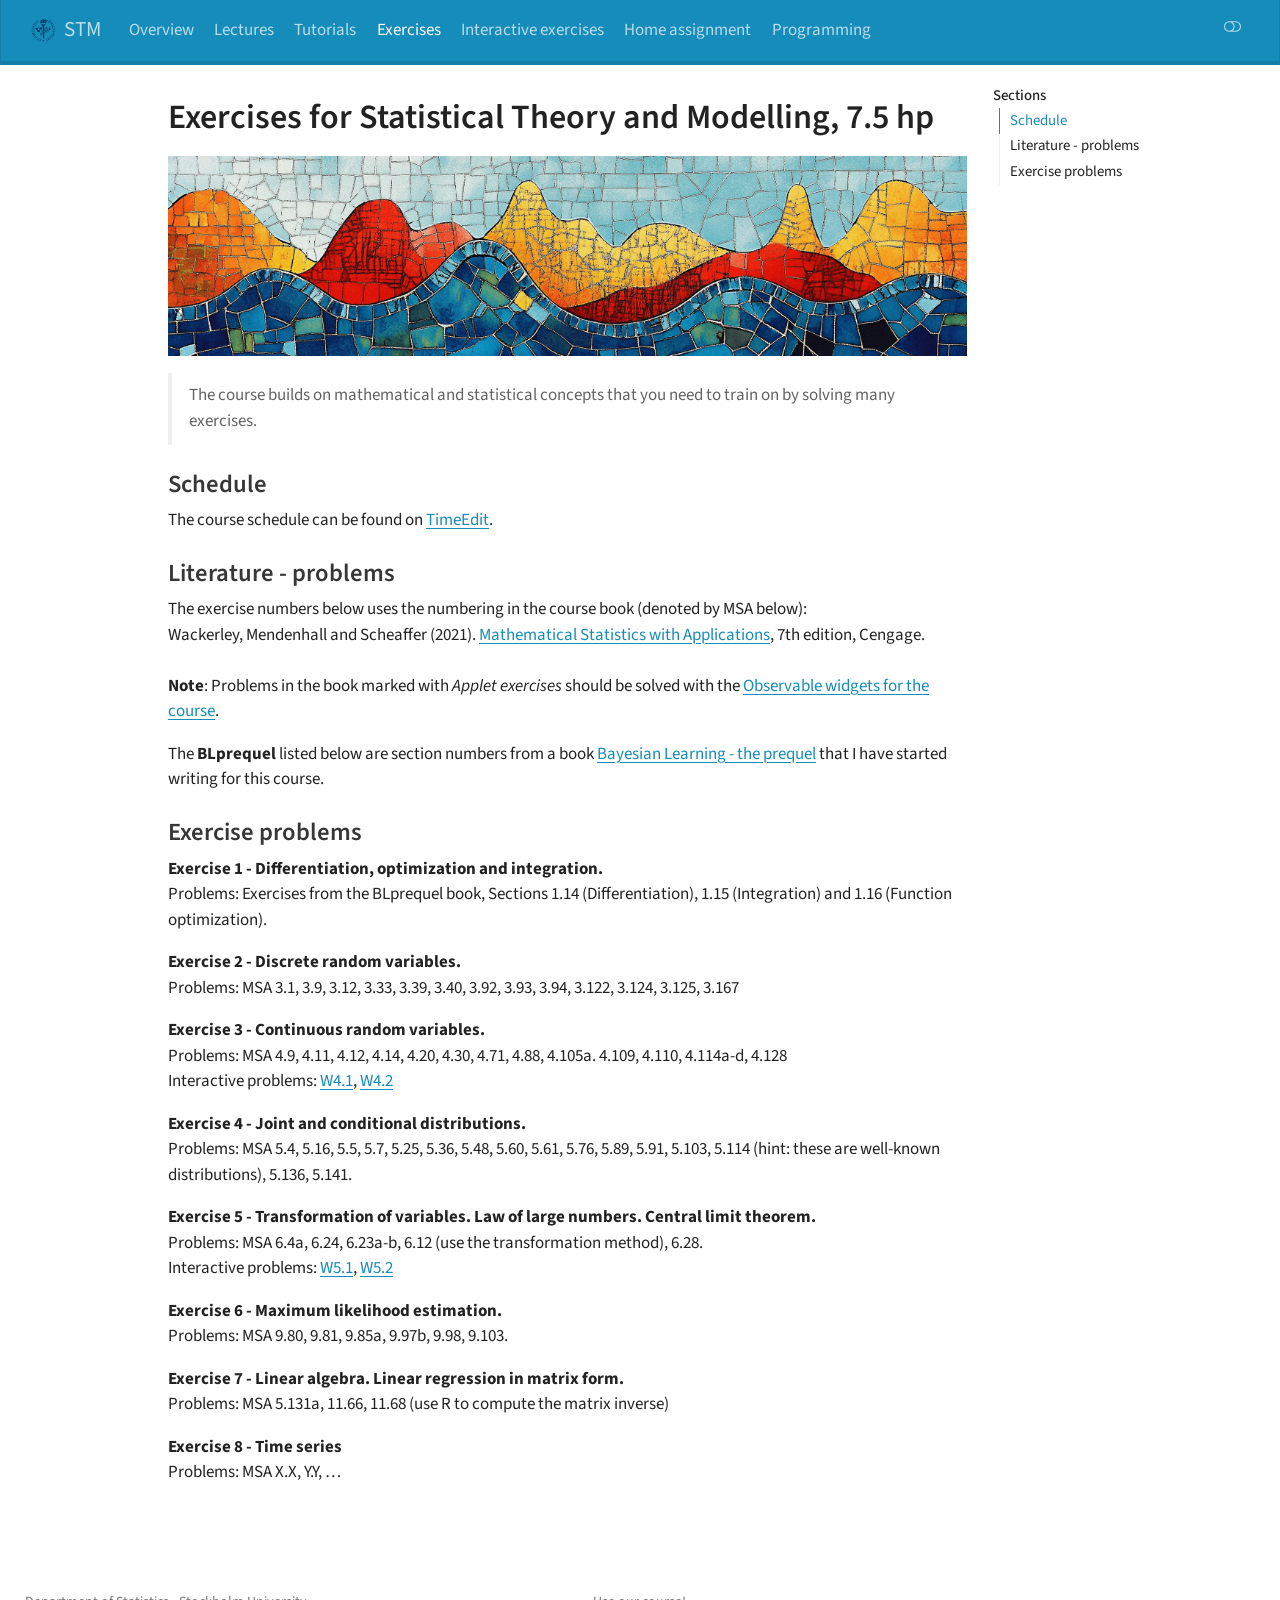
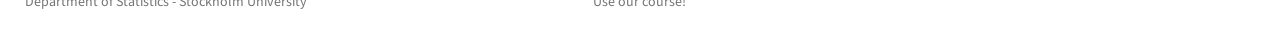
==== docs/exercises.html @ 774d51ca "null" ====
<!DOCTYPE html>
<html xmlns="http://www.w3.org/1999/xhtml" lang="en" xml:lang="en"><head>

<meta charset="utf-8">
<meta name="generator" content="quarto-1.6.40">

<meta name="viewport" content="width=device-width, initial-scale=1.0, user-scalable=yes">


<title>Exercises for Statistical Theory and Modelling, 7.5 hp – STM</title>
<style>
code{white-space: pre-wrap;}
span.smallcaps{font-variant: small-caps;}
div.columns{display: flex; gap: min(4vw, 1.5em);}
div.column{flex: auto; overflow-x: auto;}
div.hanging-indent{margin-left: 1.5em; text-indent: -1.5em;}
ul.task-list{list-style: none;}
ul.task-list li input[type="checkbox"] {
  width: 0.8em;
  margin: 0 0.8em 0.2em -1em; /* quarto-specific, see https://github.com/quarto-dev/quarto-cli/issues/4556 */ 
  vertical-align: middle;
}
</style>


<script src="site_libs/quarto-nav/quarto-nav.js"></script>
<script src="site_libs/quarto-nav/headroom.min.js"></script>
<script src="site_libs/clipboard/clipboard.min.js"></script>
<script src="site_libs/quarto-search/autocomplete.umd.js"></script>
<script src="site_libs/quarto-search/fuse.min.js"></script>
<script src="site_libs/quarto-search/quarto-search.js"></script>
<meta name="quarto:offset" content="./">
<link href=".//misc/favicons/favicon.ico" rel="icon">
<script src="site_libs/quarto-html/quarto.js"></script>
<script src="site_libs/quarto-html/popper.min.js"></script>
<script src="site_libs/quarto-html/tippy.umd.min.js"></script>
<script src="site_libs/quarto-html/anchor.min.js"></script>
<link href="site_libs/quarto-html/tippy.css" rel="stylesheet">
<link href="site_libs/quarto-html/quarto-syntax-highlighting-549806ee2085284f45b00abea8c6df48.css" rel="stylesheet" class="quarto-color-scheme" id="quarto-text-highlighting-styles">
<link href="site_libs/quarto-html/quarto-syntax-highlighting-dark-8ea72dc5fed832574809a9c94082fbbb.css" rel="prefetch" class="quarto-color-scheme quarto-color-alternate" id="quarto-text-highlighting-styles">
<script src="site_libs/bootstrap/bootstrap.min.js"></script>
<link href="site_libs/bootstrap/bootstrap-icons.css" rel="stylesheet">
<link href="site_libs/bootstrap/bootstrap-fc3cd45728d25fc1a494926d8a114a58.min.css" rel="stylesheet" append-hash="true" class="quarto-color-scheme" id="quarto-bootstrap" data-mode="light">
<link href="site_libs/bootstrap/bootstrap-dark-e566e7d53b7ab26a57d70dd27f9c6c6b.min.css" rel="prefetch" append-hash="true" class="quarto-color-scheme quarto-color-alternate" id="quarto-bootstrap" data-mode="dark">
<script id="quarto-search-options" type="application/json">{
  "location": "navbar",
  "copy-button": false,
  "collapse-after": 3,
  "panel-placement": "end",
  "type": "overlay",
  "limit": 50,
  "keyboard-shortcut": [
    "f",
    "/",
    "s"
  ],
  "show-item-context": false,
  "language": {
    "search-no-results-text": "No results",
    "search-matching-documents-text": "matching documents",
    "search-copy-link-title": "Copy link to search",
    "search-hide-matches-text": "Hide additional matches",
    "search-more-match-text": "more match in this document",
    "search-more-matches-text": "more matches in this document",
    "search-clear-button-title": "Clear",
    "search-text-placeholder": "",
    "search-detached-cancel-button-title": "Cancel",
    "search-submit-button-title": "Submit",
    "search-label": "Search"
  }
}</script>


<link rel="stylesheet" href="styles.css">
</head>

<body class="nav-fixed">

<div id="quarto-search-results"></div>
  <header id="quarto-header" class="headroom fixed-top">
    <nav class="navbar navbar-expand-lg " data-bs-theme="dark">
      <div class="navbar-container container-fluid">
      <div class="navbar-brand-container mx-auto">
    <a href="./index.html" class="navbar-brand navbar-brand-logo">
    <img src="./misc/SU_logo_small.png" alt="" class="navbar-logo">
    </a>
    <a class="navbar-brand" href="./index.html">
    <span class="navbar-title">STM</span>
    </a>
  </div>
            <div id="quarto-search" class="" title="Search"></div>
          <button class="navbar-toggler" type="button" data-bs-toggle="collapse" data-bs-target="#navbarCollapse" aria-controls="navbarCollapse" role="menu" aria-expanded="false" aria-label="Toggle navigation" onclick="if (window.quartoToggleHeadroom) { window.quartoToggleHeadroom(); }">
  <span class="navbar-toggler-icon"></span>
</button>
          <div class="collapse navbar-collapse" id="navbarCollapse">
            <ul class="navbar-nav navbar-nav-scroll me-auto">
  <li class="nav-item">
    <a class="nav-link" href="./index.html"> 
<span class="menu-text">Overview</span></a>
  </li>  
  <li class="nav-item">
    <a class="nav-link" href="./lectures.html"> 
<span class="menu-text">Lectures</span></a>
  </li>  
  <li class="nav-item">
    <a class="nav-link" href="./tutorials.html"> 
<span class="menu-text">Tutorials</span></a>
  </li>  
  <li class="nav-item">
    <a class="nav-link active" href="./exercises.html" aria-current="page"> 
<span class="menu-text">Exercises</span></a>
  </li>  
  <li class="nav-item">
    <a class="nav-link" href="./interactive_exercises.html"> 
<span class="menu-text">Interactive exercises</span></a>
  </li>  
  <li class="nav-item">
    <a class="nav-link" href="./homeassignment.html"> 
<span class="menu-text">Home assignment</span></a>
  </li>  
  <li class="nav-item">
    <a class="nav-link" href="./coding.html"> 
<span class="menu-text">Programming</span></a>
  </li>  
</ul>
          </div> <!-- /navcollapse -->
            <div class="quarto-navbar-tools">
  <a href="" class="quarto-color-scheme-toggle quarto-navigation-tool  px-1" onclick="window.quartoToggleColorScheme(); return false;" title="Toggle dark mode"><i class="bi"></i></a>
</div>
      </div> <!-- /container-fluid -->
    </nav>
</header>
<!-- content -->
<div id="quarto-content" class="quarto-container page-columns page-rows-contents page-layout-article page-navbar">
<!-- sidebar -->
<!-- margin-sidebar -->
    <div id="quarto-margin-sidebar" class="sidebar margin-sidebar">
        <nav id="TOC" role="doc-toc" class="toc-active">
    <h2 id="toc-title">Sections</h2>
   
  <ul>
  <li><a href="#schedule" id="toc-schedule" class="nav-link active" data-scroll-target="#schedule">Schedule</a></li>
  <li><a href="#literature---problems" id="toc-literature---problems" class="nav-link" data-scroll-target="#literature---problems">Literature - problems</a></li>
  <li><a href="#exercise-problems" id="toc-exercise-problems" class="nav-link" data-scroll-target="#exercise-problems">Exercise problems</a></li>
  </ul>
</nav>
    </div>
<!-- main -->
<main class="content" id="quarto-document-content">

<header id="title-block-header" class="quarto-title-block default">
<div class="quarto-title">
<h1 class="title">Exercises for Statistical Theory and Modelling, 7.5 hp</h1>
</div>



<div class="quarto-title-meta">

    
  
    
  </div>
  


</header>


<p><img src="misc/mixture_mosaic3.png" alt="AI generated image of a mixture distribution" class="center" width="100%"></p>
<blockquote class="blockquote">
<p>The course builds on mathematical and statistical concepts that you need to train on by solving many exercises.</p>
</blockquote>
<section id="schedule" class="level3">
<h3 class="anchored" data-anchor-id="schedule">Schedule</h3>
<p>The course schedule can be found on <a href="https://cloud.timeedit.net/su/web/stud1/s.html?i=x7ce6e7Z4n0wknyaQhxnZclQln_0nbZZZZX501QcTcn_sl7916Qy6d640666u65690907ZWQnw">TimeEdit</a>.</p>
</section>
<section id="literature---problems" class="level3">
<h3 class="anchored" data-anchor-id="literature---problems">Literature - problems</h3>
<p>The exercise numbers below uses the numbering in the course book (denoted by MSA below): <br> Wackerley, Mendenhall and Scheaffer (2021). <a href="https://www.cengage.uk/c/mathematical-statistics-with-applications-7e-wackerly/9780495110811/">Mathematical Statistics with Applications</a>, 7th edition, Cengage.<br><br> <strong>Note</strong>: Problems in the book marked with <em>Applet exercises</em> should be solved with the <a href="https://observablehq.com/collection/@mattiasvillani/stm">Observable widgets for the course</a>.</p>
<p>The <strong>BLprequel</strong> listed below are section numbers from a book <a href="https://github.com/mattiasvillani/BayesianLearningBook/raw/main/pdf/PreBayesBook.pdf">Bayesian Learning - the prequel</a> that I have started writing for this course.</p>
</section>
<section id="exercise-problems" class="level3">
<h3 class="anchored" data-anchor-id="exercise-problems">Exercise problems</h3>
<p><strong>Exercise 1 - Differentiation, optimization and integration.</strong><br>
Problems: Exercises from the BLprequel book, Sections 1.14 (Differentiation), 1.15 (Integration) and 1.16 (Function optimization).</p>
<p><strong>Exercise 2 - Discrete random variables.</strong><br>
Problems: MSA 3.1, 3.9, 3.12, 3.33, 3.39, 3.40, 3.92, 3.93, 3.94, 3.122, 3.124, 3.125, 3.167</p>
<p><strong>Exercise 3 - Continuous random variables.</strong><br>
Problems: MSA 4.9, 4.11, 4.12, 4.14, 4.20, 4.30, 4.71, 4.88, 4.105a. 4.109, 4.110, 4.114a-d, 4.128<br>
Interactive problems: <a href="interactive_exercises/IEChapter4.html#problem-w4.1">W4.1</a>, <a href="interactive_exercises/IEChapter4.html#problem-w4.2">W4.2</a></p>
<p><strong>Exercise 4 - Joint and conditional distributions.</strong><br>
Problems: MSA 5.4, 5.16, 5.5, 5.7, 5.25, 5.36, 5.48, 5.60, 5.61, 5.76, 5.89, 5.91, 5.103, 5.114 (hint: these are well-known distributions), 5.136, 5.141.<br>
</p>
<p><strong>Exercise 5 - Transformation of variables. Law of large numbers. Central limit theorem.</strong><br>
Problems: MSA 6.4a, 6.24, 6.23a-b, 6.12 (use the transformation method), 6.28.<br>
Interactive problems: <a href="interactive_exercises/IEChapter5.html#problem-w5.1">W5.1</a>, <a href="interactive_exercises/IEChapter5.html#problem-w5.2">W5.2</a></p>
<p><strong>Exercise 6 - Maximum likelihood estimation.</strong><br>
Problems: MSA 9.80, 9.81, 9.85a, 9.97b, 9.98, 9.103.</p>
<p><strong>Exercise 7 - Linear algebra. Linear regression in matrix form.</strong><br>
Problems: MSA 5.131a, 11.66, 11.68 (use R to compute the matrix inverse)</p>
<p><strong>Exercise 8 - Time series</strong><br>
Problems: MSA X.X, Y.Y, …</p>


</section>

</main> <!-- /main -->
<script id="quarto-html-after-body" type="application/javascript">
window.document.addEventListener("DOMContentLoaded", function (event) {
  const toggleBodyColorMode = (bsSheetEl) => {
    const mode = bsSheetEl.getAttribute("data-mode");
    const bodyEl = window.document.querySelector("body");
    if (mode === "dark") {
      bodyEl.classList.add("quarto-dark");
      bodyEl.classList.remove("quarto-light");
    } else {
      bodyEl.classList.add("quarto-light");
      bodyEl.classList.remove("quarto-dark");
    }
  }
  const toggleBodyColorPrimary = () => {
    const bsSheetEl = window.document.querySelector("link#quarto-bootstrap");
    if (bsSheetEl) {
      toggleBodyColorMode(bsSheetEl);
    }
  }
  toggleBodyColorPrimary();  
  const disableStylesheet = (stylesheets) => {
    for (let i=0; i < stylesheets.length; i++) {
      const stylesheet = stylesheets[i];
      stylesheet.rel = 'prefetch';
    }
  }
  const enableStylesheet = (stylesheets) => {
    for (let i=0; i < stylesheets.length; i++) {
      const stylesheet = stylesheets[i];
      stylesheet.rel = 'stylesheet';
    }
  }
  const manageTransitions = (selector, allowTransitions) => {
    const els = window.document.querySelectorAll(selector);
    for (let i=0; i < els.length; i++) {
      const el = els[i];
      if (allowTransitions) {
        el.classList.remove('notransition');
      } else {
        el.classList.add('notransition');
      }
    }
  }
  const toggleGiscusIfUsed = (isAlternate, darkModeDefault) => {
    const baseTheme = document.querySelector('#giscus-base-theme')?.value ?? 'light';
    const alternateTheme = document.querySelector('#giscus-alt-theme')?.value ?? 'dark';
    let newTheme = '';
    if(darkModeDefault) {
      newTheme = isAlternate ? baseTheme : alternateTheme;
    } else {
      newTheme = isAlternate ? alternateTheme : baseTheme;
    }
    const changeGiscusTheme = () => {
      // From: https://github.com/giscus/giscus/issues/336
      const sendMessage = (message) => {
        const iframe = document.querySelector('iframe.giscus-frame');
        if (!iframe) return;
        iframe.contentWindow.postMessage({ giscus: message }, 'https://giscus.app');
      }
      sendMessage({
        setConfig: {
          theme: newTheme
        }
      });
    }
    const isGiscussLoaded = window.document.querySelector('iframe.giscus-frame') !== null;
    if (isGiscussLoaded) {
      changeGiscusTheme();
    }
  }
  const toggleColorMode = (alternate) => {
    // Switch the stylesheets
    const alternateStylesheets = window.document.querySelectorAll('link.quarto-color-scheme.quarto-color-alternate');
    manageTransitions('#quarto-margin-sidebar .nav-link', false);
    if (alternate) {
      enableStylesheet(alternateStylesheets);
      for (const sheetNode of alternateStylesheets) {
        if (sheetNode.id === "quarto-bootstrap") {
          toggleBodyColorMode(sheetNode);
        }
      }
    } else {
      disableStylesheet(alternateStylesheets);
      toggleBodyColorPrimary();
    }
    manageTransitions('#quarto-margin-sidebar .nav-link', true);
    // Switch the toggles
    const toggles = window.document.querySelectorAll('.quarto-color-scheme-toggle');
    for (let i=0; i < toggles.length; i++) {
      const toggle = toggles[i];
      if (toggle) {
        if (alternate) {
          toggle.classList.add("alternate");     
        } else {
          toggle.classList.remove("alternate");
        }
      }
    }
    // Hack to workaround the fact that safari doesn't
    // properly recolor the scrollbar when toggling (#1455)
    if (navigator.userAgent.indexOf('Safari') > 0 && navigator.userAgent.indexOf('Chrome') == -1) {
      manageTransitions("body", false);
      window.scrollTo(0, 1);
      setTimeout(() => {
        window.scrollTo(0, 0);
        manageTransitions("body", true);
      }, 40);  
    }
  }
  const isFileUrl = () => { 
    return window.location.protocol === 'file:';
  }
  const hasAlternateSentinel = () => {  
    let styleSentinel = getColorSchemeSentinel();
    if (styleSentinel !== null) {
      return styleSentinel === "alternate";
    } else {
      return false;
    }
  }
  const setStyleSentinel = (alternate) => {
    const value = alternate ? "alternate" : "default";
    if (!isFileUrl()) {
      window.localStorage.setItem("quarto-color-scheme", value);
    } else {
      localAlternateSentinel = value;
    }
  }
  const getColorSchemeSentinel = () => {
    if (!isFileUrl()) {
      const storageValue = window.localStorage.getItem("quarto-color-scheme");
      return storageValue != null ? storageValue : localAlternateSentinel;
    } else {
      return localAlternateSentinel;
    }
  }
  const darkModeDefault = false;
  let localAlternateSentinel = darkModeDefault ? 'alternate' : 'default';
  // Dark / light mode switch
  window.quartoToggleColorScheme = () => {
    // Read the current dark / light value 
    let toAlternate = !hasAlternateSentinel();
    toggleColorMode(toAlternate);
    setStyleSentinel(toAlternate);
    toggleGiscusIfUsed(toAlternate, darkModeDefault);
  };
  // Ensure there is a toggle, if there isn't float one in the top right
  if (window.document.querySelector('.quarto-color-scheme-toggle') === null) {
    const a = window.document.createElement('a');
    a.classList.add('top-right');
    a.classList.add('quarto-color-scheme-toggle');
    a.href = "";
    a.onclick = function() { try { window.quartoToggleColorScheme(); } catch {} return false; };
    const i = window.document.createElement("i");
    i.classList.add('bi');
    a.appendChild(i);
    window.document.body.appendChild(a);
  }
  // Switch to dark mode if need be
  if (hasAlternateSentinel()) {
    toggleColorMode(true);
  } else {
    toggleColorMode(false);
  }
  const icon = "";
  const anchorJS = new window.AnchorJS();
  anchorJS.options = {
    placement: 'right',
    icon: icon
  };
  anchorJS.add('.anchored');
  const isCodeAnnotation = (el) => {
    for (const clz of el.classList) {
      if (clz.startsWith('code-annotation-')) {                     
        return true;
      }
    }
    return false;
  }
  const onCopySuccess = function(e) {
    // button target
    const button = e.trigger;
    // don't keep focus
    button.blur();
    // flash "checked"
    button.classList.add('code-copy-button-checked');
    var currentTitle = button.getAttribute("title");
    button.setAttribute("title", "Copied!");
    let tooltip;
    if (window.bootstrap) {
      button.setAttribute("data-bs-toggle", "tooltip");
      button.setAttribute("data-bs-placement", "left");
      button.setAttribute("data-bs-title", "Copied!");
      tooltip = new bootstrap.Tooltip(button, 
        { trigger: "manual", 
          customClass: "code-copy-button-tooltip",
          offset: [0, -8]});
      tooltip.show();    
    }
    setTimeout(function() {
      if (tooltip) {
        tooltip.hide();
        button.removeAttribute("data-bs-title");
        button.removeAttribute("data-bs-toggle");
        button.removeAttribute("data-bs-placement");
      }
      button.setAttribute("title", currentTitle);
      button.classList.remove('code-copy-button-checked');
    }, 1000);
    // clear code selection
    e.clearSelection();
  }
  const getTextToCopy = function(trigger) {
      const codeEl = trigger.previousElementSibling.cloneNode(true);
      for (const childEl of codeEl.children) {
        if (isCodeAnnotation(childEl)) {
          childEl.remove();
        }
      }
      return codeEl.innerText;
  }
  const clipboard = new window.ClipboardJS('.code-copy-button:not([data-in-quarto-modal])', {
    text: getTextToCopy
  });
  clipboard.on('success', onCopySuccess);
  if (window.document.getElementById('quarto-embedded-source-code-modal')) {
    const clipboardModal = new window.ClipboardJS('.code-copy-button[data-in-quarto-modal]', {
      text: getTextToCopy,
      container: window.document.getElementById('quarto-embedded-source-code-modal')
    });
    clipboardModal.on('success', onCopySuccess);
  }
    var localhostRegex = new RegExp(/^(?:http|https):\/\/localhost\:?[0-9]*\//);
    var mailtoRegex = new RegExp(/^mailto:/);
      var filterRegex = new RegExp('/' + window.location.host + '/');
    var isInternal = (href) => {
        return filterRegex.test(href) || localhostRegex.test(href) || mailtoRegex.test(href);
    }
    // Inspect non-navigation links and adorn them if external
 	var links = window.document.querySelectorAll('a[href]:not(.nav-link):not(.navbar-brand):not(.toc-action):not(.sidebar-link):not(.sidebar-item-toggle):not(.pagination-link):not(.no-external):not([aria-hidden]):not(.dropdown-item):not(.quarto-navigation-tool):not(.about-link)');
    for (var i=0; i<links.length; i++) {
      const link = links[i];
      if (!isInternal(link.href)) {
        // undo the damage that might have been done by quarto-nav.js in the case of
        // links that we want to consider external
        if (link.dataset.originalHref !== undefined) {
          link.href = link.dataset.originalHref;
        }
      }
    }
  function tippyHover(el, contentFn, onTriggerFn, onUntriggerFn) {
    const config = {
      allowHTML: true,
      maxWidth: 500,
      delay: 100,
      arrow: false,
      appendTo: function(el) {
          return el.parentElement;
      },
      interactive: true,
      interactiveBorder: 10,
      theme: 'quarto',
      placement: 'bottom-start',
    };
    if (contentFn) {
      config.content = contentFn;
    }
    if (onTriggerFn) {
      config.onTrigger = onTriggerFn;
    }
    if (onUntriggerFn) {
      config.onUntrigger = onUntriggerFn;
    }
    window.tippy(el, config); 
  }
  const noterefs = window.document.querySelectorAll('a[role="doc-noteref"]');
  for (var i=0; i<noterefs.length; i++) {
    const ref = noterefs[i];
    tippyHover(ref, function() {
      // use id or data attribute instead here
      let href = ref.getAttribute('data-footnote-href') || ref.getAttribute('href');
      try { href = new URL(href).hash; } catch {}
      const id = href.replace(/^#\/?/, "");
      const note = window.document.getElementById(id);
      if (note) {
        return note.innerHTML;
      } else {
        return "";
      }
    });
  }
  const xrefs = window.document.querySelectorAll('a.quarto-xref');
  const processXRef = (id, note) => {
    // Strip column container classes
    const stripColumnClz = (el) => {
      el.classList.remove("page-full", "page-columns");
      if (el.children) {
        for (const child of el.children) {
          stripColumnClz(child);
        }
      }
    }
    stripColumnClz(note)
    if (id === null || id.startsWith('sec-')) {
      // Special case sections, only their first couple elements
      const container = document.createElement("div");
      if (note.children && note.children.length > 2) {
        container.appendChild(note.children[0].cloneNode(true));
        for (let i = 1; i < note.children.length; i++) {
          const child = note.children[i];
          if (child.tagName === "P" && child.innerText === "") {
            continue;
          } else {
            container.appendChild(child.cloneNode(true));
            break;
          }
        }
        if (window.Quarto?.typesetMath) {
          window.Quarto.typesetMath(container);
        }
        return container.innerHTML
      } else {
        if (window.Quarto?.typesetMath) {
          window.Quarto.typesetMath(note);
        }
        return note.innerHTML;
      }
    } else {
      // Remove any anchor links if they are present
      const anchorLink = note.querySelector('a.anchorjs-link');
      if (anchorLink) {
        anchorLink.remove();
      }
      if (window.Quarto?.typesetMath) {
        window.Quarto.typesetMath(note);
      }
      if (note.classList.contains("callout")) {
        return note.outerHTML;
      } else {
        return note.innerHTML;
      }
    }
  }
  for (var i=0; i<xrefs.length; i++) {
    const xref = xrefs[i];
    tippyHover(xref, undefined, function(instance) {
      instance.disable();
      let url = xref.getAttribute('href');
      let hash = undefined; 
      if (url.startsWith('#')) {
        hash = url;
      } else {
        try { hash = new URL(url).hash; } catch {}
      }
      if (hash) {
        const id = hash.replace(/^#\/?/, "");
        const note = window.document.getElementById(id);
        if (note !== null) {
          try {
            const html = processXRef(id, note.cloneNode(true));
            instance.setContent(html);
          } finally {
            instance.enable();
            instance.show();
          }
        } else {
          // See if we can fetch this
          fetch(url.split('#')[0])
          .then(res => res.text())
          .then(html => {
            const parser = new DOMParser();
            const htmlDoc = parser.parseFromString(html, "text/html");
            const note = htmlDoc.getElementById(id);
            if (note !== null) {
              const html = processXRef(id, note);
              instance.setContent(html);
            } 
          }).finally(() => {
            instance.enable();
            instance.show();
          });
        }
      } else {
        // See if we can fetch a full url (with no hash to target)
        // This is a special case and we should probably do some content thinning / targeting
        fetch(url)
        .then(res => res.text())
        .then(html => {
          const parser = new DOMParser();
          const htmlDoc = parser.parseFromString(html, "text/html");
          const note = htmlDoc.querySelector('main.content');
          if (note !== null) {
            // This should only happen for chapter cross references
            // (since there is no id in the URL)
            // remove the first header
            if (note.children.length > 0 && note.children[0].tagName === "HEADER") {
              note.children[0].remove();
            }
            const html = processXRef(null, note);
            instance.setContent(html);
          } 
        }).finally(() => {
          instance.enable();
          instance.show();
        });
      }
    }, function(instance) {
    });
  }
      let selectedAnnoteEl;
      const selectorForAnnotation = ( cell, annotation) => {
        let cellAttr = 'data-code-cell="' + cell + '"';
        let lineAttr = 'data-code-annotation="' +  annotation + '"';
        const selector = 'span[' + cellAttr + '][' + lineAttr + ']';
        return selector;
      }
      const selectCodeLines = (annoteEl) => {
        const doc = window.document;
        const targetCell = annoteEl.getAttribute("data-target-cell");
        const targetAnnotation = annoteEl.getAttribute("data-target-annotation");
        const annoteSpan = window.document.querySelector(selectorForAnnotation(targetCell, targetAnnotation));
        const lines = annoteSpan.getAttribute("data-code-lines").split(",");
        const lineIds = lines.map((line) => {
          return targetCell + "-" + line;
        })
        let top = null;
        let height = null;
        let parent = null;
        if (lineIds.length > 0) {
            //compute the position of the single el (top and bottom and make a div)
            const el = window.document.getElementById(lineIds[0]);
            top = el.offsetTop;
            height = el.offsetHeight;
            parent = el.parentElement.parentElement;
          if (lineIds.length > 1) {
            const lastEl = window.document.getElementById(lineIds[lineIds.length - 1]);
            const bottom = lastEl.offsetTop + lastEl.offsetHeight;
            height = bottom - top;
          }
          if (top !== null && height !== null && parent !== null) {
            // cook up a div (if necessary) and position it 
            let div = window.document.getElementById("code-annotation-line-highlight");
            if (div === null) {
              div = window.document.createElement("div");
              div.setAttribute("id", "code-annotation-line-highlight");
              div.style.position = 'absolute';
              parent.appendChild(div);
            }
            div.style.top = top - 2 + "px";
            div.style.height = height + 4 + "px";
            div.style.left = 0;
            let gutterDiv = window.document.getElementById("code-annotation-line-highlight-gutter");
            if (gutterDiv === null) {
              gutterDiv = window.document.createElement("div");
              gutterDiv.setAttribute("id", "code-annotation-line-highlight-gutter");
              gutterDiv.style.position = 'absolute';
              const codeCell = window.document.getElementById(targetCell);
              const gutter = codeCell.querySelector('.code-annotation-gutter');
              gutter.appendChild(gutterDiv);
            }
            gutterDiv.style.top = top - 2 + "px";
            gutterDiv.style.height = height + 4 + "px";
          }
          selectedAnnoteEl = annoteEl;
        }
      };
      const unselectCodeLines = () => {
        const elementsIds = ["code-annotation-line-highlight", "code-annotation-line-highlight-gutter"];
        elementsIds.forEach((elId) => {
          const div = window.document.getElementById(elId);
          if (div) {
            div.remove();
          }
        });
        selectedAnnoteEl = undefined;
      };
        // Handle positioning of the toggle
    window.addEventListener(
      "resize",
      throttle(() => {
        elRect = undefined;
        if (selectedAnnoteEl) {
          selectCodeLines(selectedAnnoteEl);
        }
      }, 10)
    );
    function throttle(fn, ms) {
    let throttle = false;
    let timer;
      return (...args) => {
        if(!throttle) { // first call gets through
            fn.apply(this, args);
            throttle = true;
        } else { // all the others get throttled
            if(timer) clearTimeout(timer); // cancel #2
            timer = setTimeout(() => {
              fn.apply(this, args);
              timer = throttle = false;
            }, ms);
        }
      };
    }
      // Attach click handler to the DT
      const annoteDls = window.document.querySelectorAll('dt[data-target-cell]');
      for (const annoteDlNode of annoteDls) {
        annoteDlNode.addEventListener('click', (event) => {
          const clickedEl = event.target;
          if (clickedEl !== selectedAnnoteEl) {
            unselectCodeLines();
            const activeEl = window.document.querySelector('dt[data-target-cell].code-annotation-active');
            if (activeEl) {
              activeEl.classList.remove('code-annotation-active');
            }
            selectCodeLines(clickedEl);
            clickedEl.classList.add('code-annotation-active');
          } else {
            // Unselect the line
            unselectCodeLines();
            clickedEl.classList.remove('code-annotation-active');
          }
        });
      }
  const findCites = (el) => {
    const parentEl = el.parentElement;
    if (parentEl) {
      const cites = parentEl.dataset.cites;
      if (cites) {
        return {
          el,
          cites: cites.split(' ')
        };
      } else {
        return findCites(el.parentElement)
      }
    } else {
      return undefined;
    }
  };
  var bibliorefs = window.document.querySelectorAll('a[role="doc-biblioref"]');
  for (var i=0; i<bibliorefs.length; i++) {
    const ref = bibliorefs[i];
    const citeInfo = findCites(ref);
    if (citeInfo) {
      tippyHover(citeInfo.el, function() {
        var popup = window.document.createElement('div');
        citeInfo.cites.forEach(function(cite) {
          var citeDiv = window.document.createElement('div');
          citeDiv.classList.add('hanging-indent');
          citeDiv.classList.add('csl-entry');
          var biblioDiv = window.document.getElementById('ref-' + cite);
          if (biblioDiv) {
            citeDiv.innerHTML = biblioDiv.innerHTML;
          }
          popup.appendChild(citeDiv);
        });
        return popup.innerHTML;
      });
    }
  }
});
</script>
</div> <!-- /content -->
<footer class="footer">
  <div class="nav-footer">
    <div class="nav-footer-left">
      <ul class="footer-items list-unstyled">
    <li class="nav-item">
    <a class="nav-link" href="https://www.su.se/statistiska-institutionen/">
<p>Department of Statistics - Stockholm University</p>
</a>
  </li>  
</ul>
    </div>   
    <div class="nav-footer-center">
      <ul class="footer-items list-unstyled">
    <li class="nav-item">
 Use our course!
  </li>  
</ul>
    </div>
    <div class="nav-footer-right">
      <ul class="footer-items list-unstyled">
    <li class="nav-item compact">
    <a class="nav-link" href="https://github.com/StatisticsSU/STM">
      <i class="bi bi-github" role="img" aria-label="Quarto GitHub">
</i> 
    </a>
  </li>  
</ul>
    </div>
  </div>
</footer>




</body></html>
---- docs/site_libs/quarto-html/tippy.css ----
.tippy-box[data-animation=fade][data-state=hidden]{opacity:0}[data-tippy-root]{max-width:calc(100vw - 10px)}.tippy-box{position:relative;background-color:#333;color:#fff;border-radius:4px;font-size:14px;line-height:1.4;white-space:normal;outline:0;transition-property:transform,visibility,opacity}.tippy-box[data-placement^=top]>.tippy-arrow{bottom:0}.tippy-box[data-placement^=top]>.tippy-arrow:before{bottom:-7px;left:0;border-width:8px 8px 0;border-top-color:initial;transform-origin:center top}.tippy-box[data-placement^=bottom]>.tippy-arrow{top:0}.tippy-box[data-placement^=bottom]>.tippy-arrow:before{top:-7px;left:0;border-width:0 8px 8px;border-bottom-color:initial;transform-origin:center bottom}.tippy-box[data-placement^=left]>.tippy-arrow{right:0}.tippy-box[data-placement^=left]>.tippy-arrow:before{border-width:8px 0 8px 8px;border-left-color:initial;right:-7px;transform-origin:center left}.tippy-box[data-placement^=right]>.tippy-arrow{left:0}.tippy-box[data-placement^=right]>.tippy-arrow:before{left:-7px;border-width:8px 8px 8px 0;border-right-color:initial;transform-origin:center right}.tippy-box[data-inertia][data-state=visible]{transition-timing-function:cubic-bezier(.54,1.5,.38,1.11)}.tippy-arrow{width:16px;height:16px;color:#333}.tippy-arrow:before{content:"";position:absolute;border-color:transparent;border-style:solid}.tippy-content{position:relative;padding:5px 9px;z-index:1}
---- docs/site_libs/quarto-html/quarto-syntax-highlighting-549806ee2085284f45b00abea8c6df48.css ----
/* quarto syntax highlight colors */
:root {
  --quarto-hl-ot-color: #003B4F;
  --quarto-hl-at-color: #657422;
  --quarto-hl-ss-color: #20794D;
  --quarto-hl-an-color: #5E5E5E;
  --quarto-hl-fu-color: #4758AB;
  --quarto-hl-st-color: #20794D;
  --quarto-hl-cf-color: #003B4F;
  --quarto-hl-op-color: #5E5E5E;
  --quarto-hl-er-color: #AD0000;
  --quarto-hl-bn-color: #AD0000;
  --quarto-hl-al-color: #AD0000;
  --quarto-hl-va-color: #111111;
  --quarto-hl-bu-color: inherit;
  --quarto-hl-ex-color: inherit;
  --quarto-hl-pp-color: #AD0000;
  --quarto-hl-in-color: #5E5E5E;
  --quarto-hl-vs-color: #20794D;
  --quarto-hl-wa-color: #5E5E5E;
  --quarto-hl-do-color: #5E5E5E;
  --quarto-hl-im-color: #00769E;
  --quarto-hl-ch-color: #20794D;
  --quarto-hl-dt-color: #AD0000;
  --quarto-hl-fl-color: #AD0000;
  --quarto-hl-co-color: #5E5E5E;
  --quarto-hl-cv-color: #5E5E5E;
  --quarto-hl-cn-color: #8f5902;
  --quarto-hl-sc-color: #5E5E5E;
  --quarto-hl-dv-color: #AD0000;
  --quarto-hl-kw-color: #003B4F;
}

/* other quarto variables */
:root {
  --quarto-font-monospace: SFMono-Regular, Menlo, Monaco, Consolas, "Liberation Mono", "Courier New", monospace;
}

pre > code.sourceCode > span {
  color: #003B4F;
}

code span {
  color: #003B4F;
}

code.sourceCode > span {
  color: #003B4F;
}

div.sourceCode,
div.sourceCode pre.sourceCode {
  color: #003B4F;
}

code span.ot {
  color: #003B4F;
  font-style: inherit;
}

code span.at {
  color: #657422;
  font-style: inherit;
}

code span.ss {
  color: #20794D;
  font-style: inherit;
}

code span.an {
  color: #5E5E5E;
  font-style: inherit;
}

code span.fu {
  color: #4758AB;
  font-style: inherit;
}

code span.st {
  color: #20794D;
  font-style: inherit;
}

code span.cf {
  color: #003B4F;
  font-weight: bold;
  font-style: inherit;
}

code span.op {
  color: #5E5E5E;
  font-style: inherit;
}

code span.er {
  color: #AD0000;
  font-style: inherit;
}

code span.bn {
  color: #AD0000;
  font-style: inherit;
}

code span.al {
  color: #AD0000;
  font-style: inherit;
}

code span.va {
  color: #111111;
  font-style: inherit;
}

code span.bu {
  font-style: inherit;
}

code span.ex {
  font-style: inherit;
}

code span.pp {
  color: #AD0000;
  font-style: inherit;
}

code span.in {
  color: #5E5E5E;
  font-style: inherit;
}

code span.vs {
  color: #20794D;
  font-style: inherit;
}

code span.wa {
  color: #5E5E5E;
  font-style: italic;
}

code span.do {
  color: #5E5E5E;
  font-style: italic;
}

code span.im {
  color: #00769E;
  font-style: inherit;
}

code span.ch {
  color: #20794D;
  font-style: inherit;
}

code span.dt {
  color: #AD0000;
  font-style: inherit;
}

code span.fl {
  color: #AD0000;
  font-style: inherit;
}

code span.co {
  color: #5E5E5E;
  font-style: inherit;
}

code span.cv {
  color: #5E5E5E;
  font-style: italic;
}

code span.cn {
  color: #8f5902;
  font-style: inherit;
}

code span.sc {
  color: #5E5E5E;
  font-style: inherit;
}

code span.dv {
  color: #AD0000;
  font-style: inherit;
}

code span.kw {
  color: #003B4F;
  font-weight: bold;
  font-style: inherit;
}

.prevent-inlining {
  content: "</";
}

/*# sourceMappingURL=ae99138f4fbc2fb4c9f5e5cd69c22459.css.map */
---- docs/site_libs/quarto-html/quarto-syntax-highlighting-dark-8ea72dc5fed832574809a9c94082fbbb.css ----
/* quarto syntax highlight colors */
:root {
  --quarto-hl-al-color: #f07178;
  --quarto-hl-an-color: #d4d0ab;
  --quarto-hl-at-color: #00e0e0;
  --quarto-hl-bn-color: #d4d0ab;
  --quarto-hl-bu-color: #abe338;
  --quarto-hl-ch-color: #abe338;
  --quarto-hl-co-color: #f8f8f2;
  --quarto-hl-cv-color: #ffd700;
  --quarto-hl-cn-color: #ffd700;
  --quarto-hl-cf-color: #ffa07a;
  --quarto-hl-dt-color: #ffa07a;
  --quarto-hl-dv-color: #d4d0ab;
  --quarto-hl-do-color: #f8f8f2;
  --quarto-hl-er-color: #f07178;
  --quarto-hl-ex-color: #00e0e0;
  --quarto-hl-fl-color: #d4d0ab;
  --quarto-hl-fu-color: #ffa07a;
  --quarto-hl-im-color: #abe338;
  --quarto-hl-in-color: #d4d0ab;
  --quarto-hl-kw-color: #ffa07a;
  --quarto-hl-op-color: #ffa07a;
  --quarto-hl-ot-color: #00e0e0;
  --quarto-hl-pp-color: #dcc6e0;
  --quarto-hl-re-color: #00e0e0;
  --quarto-hl-sc-color: #abe338;
  --quarto-hl-ss-color: #abe338;
  --quarto-hl-st-color: #abe338;
  --quarto-hl-va-color: #00e0e0;
  --quarto-hl-vs-color: #abe338;
  --quarto-hl-wa-color: #dcc6e0;
}

/* other quarto variables */
:root {
  --quarto-font-monospace: SFMono-Regular, Menlo, Monaco, Consolas, "Liberation Mono", "Courier New", monospace;
}

code span.al {
  background-color: #2a0f15;
  font-weight: bold;
  color: #f07178;
}

code span.an {
  color: #d4d0ab;
}

code span.at {
  color: #00e0e0;
}

code span.bn {
  color: #d4d0ab;
}

code span.bu {
  color: #abe338;
}

code span.ch {
  color: #abe338;
}

code span.co {
  font-style: italic;
  color: #f8f8f2;
}

code span.cv {
  color: #ffd700;
}

code span.cn {
  color: #ffd700;
}

code span.cf {
  font-weight: bold;
  color: #ffa07a;
}

code span.dt {
  color: #ffa07a;
}

code span.dv {
  color: #d4d0ab;
}

code span.do {
  color: #f8f8f2;
}

code span.er {
  color: #f07178;
  text-decoration: underline;
}

code span.ex {
  font-weight: bold;
  color: #00e0e0;
}

code span.fl {
  color: #d4d0ab;
}

code span.fu {
  color: #ffa07a;
}

code span.im {
  color: #abe338;
}

code span.in {
  color: #d4d0ab;
}

code span.kw {
  font-weight: bold;
  color: #ffa07a;
}

pre > code.sourceCode > span {
  color: #f8f8f2;
}

code span {
  color: #f8f8f2;
}

code.sourceCode > span {
  color: #f8f8f2;
}

div.sourceCode,
div.sourceCode pre.sourceCode {
  color: #f8f8f2;
}

code span.op {
  color: #ffa07a;
}

code span.ot {
  color: #00e0e0;
}

code span.pp {
  color: #dcc6e0;
}

code span.re {
  background-color: #f8f8f2;
  color: #00e0e0;
}

code span.sc {
  color: #abe338;
}

code span.ss {
  color: #abe338;
}

code span.st {
  color: #abe338;
}

code span.va {
  color: #00e0e0;
}

code span.vs {
  color: #abe338;
}

code span.wa {
  color: #dcc6e0;
}

.prevent-inlining {
  content: "</";
}

/*# sourceMappingURL=74548907a2aa49896d8738a3cf5e8124.css.map */
---- docs/styles.css ----
/* css styles */
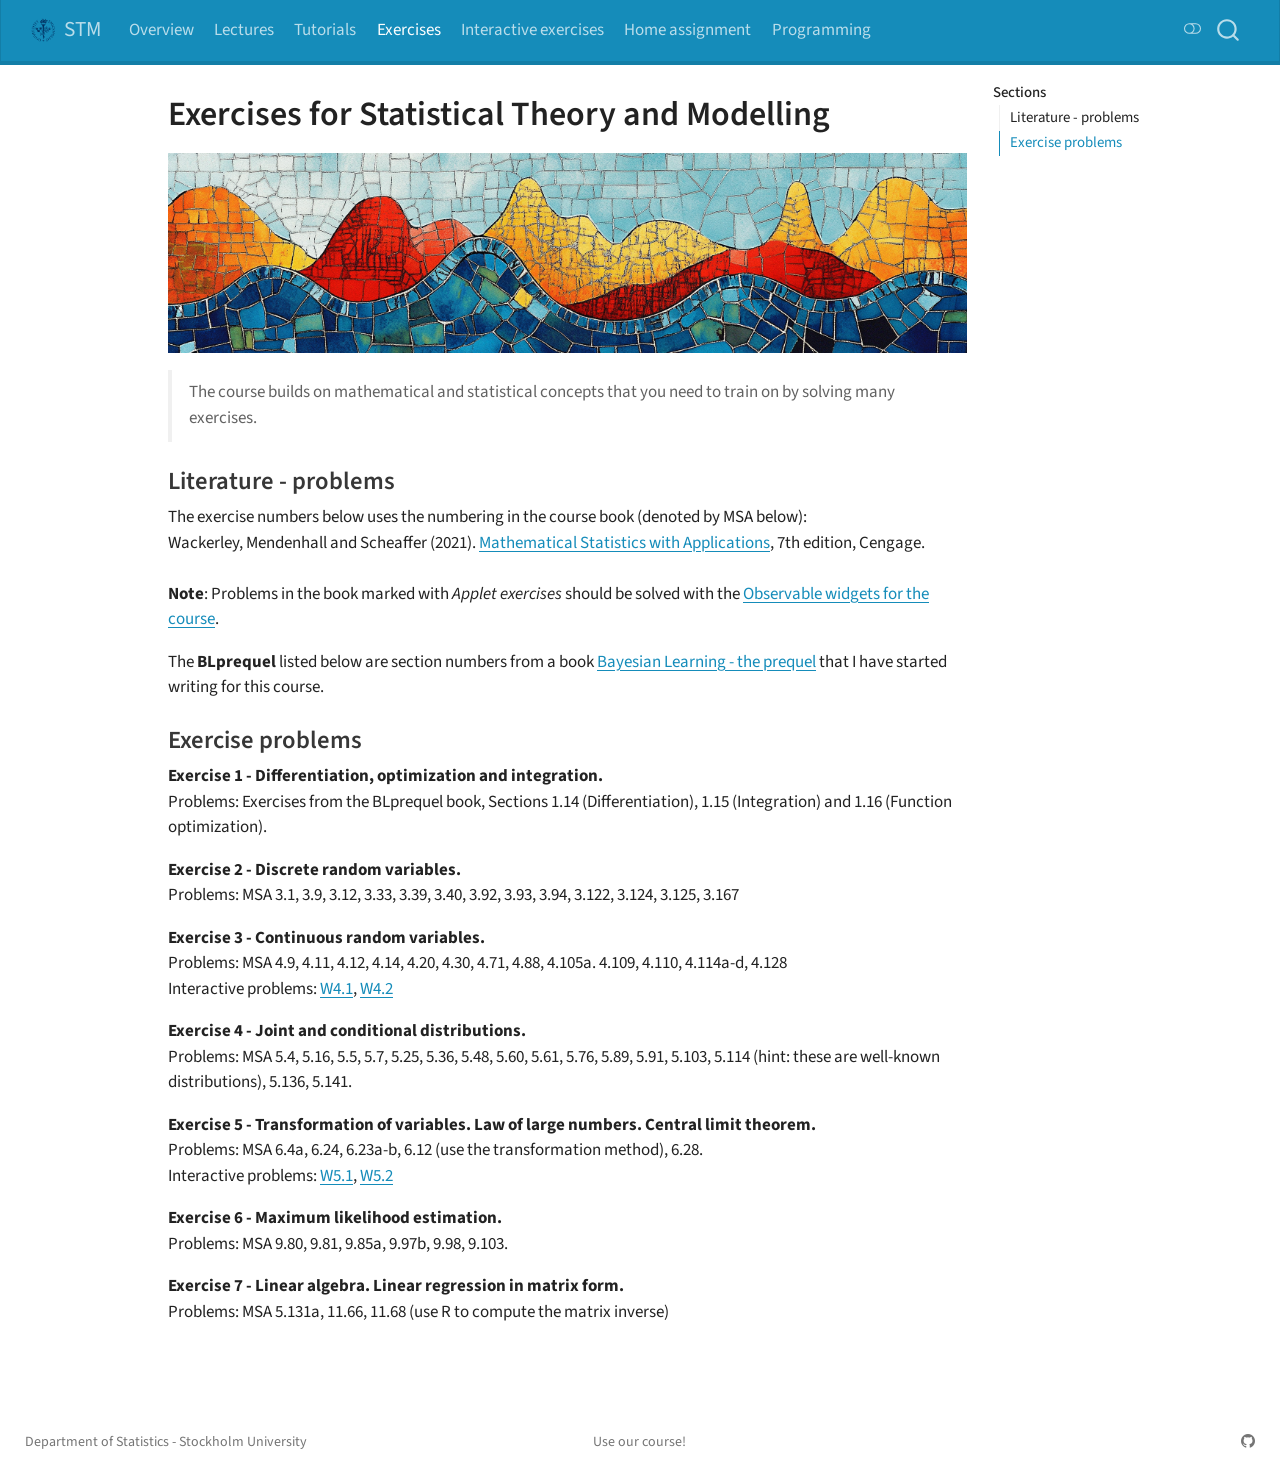
==== commit 04dc074d: "changed" ====
--- a/docs/exercises.html
+++ b/docs/exercises.html
@@ -2,17 +2,23 @@
 <html xmlns="http://www.w3.org/1999/xhtml" lang="en" xml:lang="en"><head>
 
 <meta charset="utf-8">
-<meta name="generator" content="quarto-1.6.40">
+<meta name="generator" content="quarto-1.10.18">
 
 <meta name="viewport" content="width=device-width, initial-scale=1.0, user-scalable=yes">
 
 
-<title>Exercises for Statistical Theory and Modelling, 7.5 hp – STM</title>
+<title>Exercises for Statistical Theory and Modelling – STM</title>
 <style>
-code{white-space: pre-wrap;}
+/* Default styles provided by pandoc.
+** See https://pandoc.org/MANUAL.html#variables-for-html for config info.
+*/
 span.smallcaps{font-variant: small-caps;}
-div.columns{display: flex; gap: min(4vw, 1.5em);}
-div.column{flex: auto; overflow-x: auto;}
+div.columns{display: flex; gap: 1.5em;}
+div.column{flex: auto;}
+@media screen {
+div.columns{gap: min(4vw, 1.5em);}
+div.column{overflow-x: auto;}
+}
 div.hanging-indent{margin-left: 1.5em; text-indent: -1.5em;}
 ul.task-list{list-style: none;}
 ul.task-list li input[type="checkbox"] {
@@ -31,17 +37,20 @@
 <script src="site_libs/quarto-search/quarto-search.js"></script>
 <meta name="quarto:offset" content="./">
 <link href=".//misc/favicons/favicon.ico" rel="icon">
-<script src="site_libs/quarto-html/quarto.js"></script>
+<script src="site_libs/quarto-html/quarto.js" type="module"></script>
+<script src="site_libs/quarto-html/tabsets/tabsets.js" type="module"></script>
 <script src="site_libs/quarto-html/popper.min.js"></script>
 <script src="site_libs/quarto-html/tippy.umd.min.js"></script>
 <script src="site_libs/quarto-html/anchor.min.js"></script>
 <link href="site_libs/quarto-html/tippy.css" rel="stylesheet">
-<link href="site_libs/quarto-html/quarto-syntax-highlighting-549806ee2085284f45b00abea8c6df48.css" rel="stylesheet" class="quarto-color-scheme" id="quarto-text-highlighting-styles">
-<link href="site_libs/quarto-html/quarto-syntax-highlighting-dark-8ea72dc5fed832574809a9c94082fbbb.css" rel="prefetch" class="quarto-color-scheme quarto-color-alternate" id="quarto-text-highlighting-styles">
+<link href="site_libs/quarto-html/quarto-syntax-highlighting-64a204ab8560d761af7679ceaba22944.css" rel="stylesheet" class="quarto-color-scheme" id="quarto-text-highlighting-styles">
+<link href="site_libs/quarto-html/quarto-syntax-highlighting-dark-b85bc7c33db8c58e0ec93c3465666fed.css" rel="stylesheet" class="quarto-color-scheme quarto-color-alternate" id="quarto-text-highlighting-styles">
+<link href="site_libs/quarto-html/quarto-syntax-highlighting-64a204ab8560d761af7679ceaba22944.css" rel="stylesheet" class="quarto-color-scheme-extra" id="quarto-text-highlighting-styles">
 <script src="site_libs/bootstrap/bootstrap.min.js"></script>
 <link href="site_libs/bootstrap/bootstrap-icons.css" rel="stylesheet">
-<link href="site_libs/bootstrap/bootstrap-fc3cd45728d25fc1a494926d8a114a58.min.css" rel="stylesheet" append-hash="true" class="quarto-color-scheme" id="quarto-bootstrap" data-mode="light">
-<link href="site_libs/bootstrap/bootstrap-dark-e566e7d53b7ab26a57d70dd27f9c6c6b.min.css" rel="prefetch" append-hash="true" class="quarto-color-scheme quarto-color-alternate" id="quarto-bootstrap" data-mode="dark">
+<link href="site_libs/bootstrap/bootstrap-d8647612971f28d0d73e6323d349ddcf.min.css" rel="stylesheet" append-hash="true" class="quarto-color-scheme" id="quarto-bootstrap" data-mode="light">
+<link href="site_libs/bootstrap/bootstrap-dark-4ce59161291963d4bff981ec91cc03dc.min.css" rel="stylesheet" append-hash="true" class="quarto-color-scheme quarto-color-alternate" id="quarto-bootstrap" data-mode="dark">
+<link href="site_libs/bootstrap/bootstrap-d8647612971f28d0d73e6323d349ddcf.min.css" rel="stylesheet" append-hash="true" class="quarto-color-scheme-extra" id="quarto-bootstrap" data-mode="light">
 <script id="quarto-search-options" type="application/json">{
   "location": "navbar",
   "copy-button": false,
@@ -74,7 +83,169 @@
 <link rel="stylesheet" href="styles.css">
 </head>
 
-<body class="nav-fixed">
+<body class="nav-fixed quarto-light"><script id="quarto-html-before-body" type="application/javascript">
+    const toggleBodyColorMode = (bsSheetEl) => {
+      const mode = bsSheetEl.getAttribute("data-mode");
+      const bodyEl = window.document.querySelector("body");
+      if (mode === "dark") {
+        bodyEl.classList.add("quarto-dark");
+        bodyEl.classList.remove("quarto-light");
+      } else {
+        bodyEl.classList.add("quarto-light");
+        bodyEl.classList.remove("quarto-dark");
+      }
+    }
+    const toggleBodyColorPrimary = () => {
+      const bsSheetEl = window.document.querySelector("link#quarto-bootstrap:not([rel=disabled-stylesheet])");
+      if (bsSheetEl) {
+        toggleBodyColorMode(bsSheetEl);
+      }
+    }
+    const setColorSchemeToggle = (alternate) => {
+      const toggles = window.document.querySelectorAll('.quarto-color-scheme-toggle');
+      for (let i=0; i < toggles.length; i++) {
+        const toggle = toggles[i];
+        if (toggle) {
+          if (alternate) {
+            toggle.classList.add("alternate");
+          } else {
+            toggle.classList.remove("alternate");
+          }
+        }
+      }
+    };
+    const toggleColorMode = (alternate) => {
+      // Switch the stylesheets
+      const primaryStylesheets = window.document.querySelectorAll('link.quarto-color-scheme:not(.quarto-color-alternate)');
+      const alternateStylesheets = window.document.querySelectorAll('link.quarto-color-scheme.quarto-color-alternate');
+      manageTransitions('#quarto-margin-sidebar .nav-link', false);
+      if (alternate) {
+        // note: dark is layered on light, we don't disable primary!
+        enableStylesheet(alternateStylesheets);
+        for (const sheetNode of alternateStylesheets) {
+          if (sheetNode.id === "quarto-bootstrap") {
+            toggleBodyColorMode(sheetNode);
+          }
+        }
+      } else {
+        disableStylesheet(alternateStylesheets);
+        enableStylesheet(primaryStylesheets)
+        toggleBodyColorPrimary();
+      }
+      manageTransitions('#quarto-margin-sidebar .nav-link', true);
+      // Switch the toggles
+      setColorSchemeToggle(alternate)
+      // Hack to workaround the fact that safari doesn't
+      // properly recolor the scrollbar when toggling (#1455)
+      if (navigator.userAgent.indexOf('Safari') > 0 && navigator.userAgent.indexOf('Chrome') == -1) {
+        manageTransitions("body", false);
+        window.scrollTo(0, 1);
+        setTimeout(() => {
+          window.scrollTo(0, 0);
+          manageTransitions("body", true);
+        }, 40);
+      }
+    }
+    const disableStylesheet = (stylesheets) => {
+      for (let i=0; i < stylesheets.length; i++) {
+        const stylesheet = stylesheets[i];
+        stylesheet.rel = 'disabled-stylesheet';
+      }
+    }
+    const enableStylesheet = (stylesheets) => {
+      for (let i=0; i < stylesheets.length; i++) {
+        const stylesheet = stylesheets[i];
+        if(stylesheet.rel !== 'stylesheet') { // for Chrome, which will still FOUC without this check
+          stylesheet.rel = 'stylesheet';
+        }
+      }
+    }
+    const manageTransitions = (selector, allowTransitions) => {
+      const els = window.document.querySelectorAll(selector);
+      for (let i=0; i < els.length; i++) {
+        const el = els[i];
+        if (allowTransitions) {
+          el.classList.remove('notransition');
+        } else {
+          el.classList.add('notransition');
+        }
+      }
+    }
+    const isFileUrl = () => {
+      return window.location.protocol === 'file:';
+    }
+    const hasAlternateSentinel = () => {
+      let styleSentinel = getColorSchemeSentinel();
+      if (styleSentinel !== null) {
+        return styleSentinel === "alternate";
+      } else {
+        return false;
+      }
+    }
+    const setStyleSentinel = (alternate) => {
+      const value = alternate ? "alternate" : "default";
+      if (!isFileUrl()) {
+        window.localStorage.setItem("quarto-color-scheme", value);
+      } else {
+        localAlternateSentinel = value;
+      }
+    }
+    const getColorSchemeSentinel = () => {
+      if (!isFileUrl()) {
+        const storageValue = window.localStorage.getItem("quarto-color-scheme");
+        return storageValue != null ? storageValue : localAlternateSentinel;
+      } else {
+        return localAlternateSentinel;
+      }
+    }
+    const toggleGiscusIfUsed = (isAlternate, darkModeDefault) => {
+      const baseTheme = document.querySelector('#giscus-base-theme')?.value ?? 'light';
+      const alternateTheme = document.querySelector('#giscus-alt-theme')?.value ?? 'dark';
+      let newTheme = '';
+      if(authorPrefersDark) {
+        newTheme = isAlternate ? baseTheme : alternateTheme;
+      } else {
+        newTheme = isAlternate ? alternateTheme : baseTheme;
+      }
+      const changeGiscusTheme = () => {
+        // From: https://github.com/giscus/giscus/issues/336
+        const sendMessage = (message) => {
+          const iframe = document.querySelector('iframe.giscus-frame');
+          if (!iframe) return;
+          iframe.contentWindow.postMessage({ giscus: message }, 'https://giscus.app');
+        }
+        sendMessage({
+          setConfig: {
+            theme: newTheme
+          }
+        });
+      }
+      const isGiscussLoaded = window.document.querySelector('iframe.giscus-frame') !== null;
+      if (isGiscussLoaded) {
+        changeGiscusTheme();
+      }
+    };
+    const authorPrefersDark = false;
+    const darkModeDefault = authorPrefersDark;
+      document.querySelector('link#quarto-text-highlighting-styles.quarto-color-scheme-extra').rel = 'disabled-stylesheet';
+      document.querySelector('link#quarto-bootstrap.quarto-color-scheme-extra').rel = 'disabled-stylesheet';
+    let localAlternateSentinel = darkModeDefault ? 'alternate' : 'default';
+    // Dark / light mode switch
+    window.quartoToggleColorScheme = () => {
+      // Read the current dark / light value
+      let toAlternate = !hasAlternateSentinel();
+      toggleColorMode(toAlternate);
+      setStyleSentinel(toAlternate);
+      toggleGiscusIfUsed(toAlternate, darkModeDefault);
+      window.dispatchEvent(new Event('resize'));
+    };
+    // Switch to dark mode if need be
+    if (hasAlternateSentinel()) {
+      toggleColorMode(true);
+    } else {
+      toggleColorMode(false);
+    }
+  </script>
 
 <div id="quarto-search-results"></div>
   <header id="quarto-header" class="headroom fixed-top">
@@ -82,7 +253,8 @@
       <div class="navbar-container container-fluid">
       <div class="navbar-brand-container mx-auto">
     <a href="./index.html" class="navbar-brand navbar-brand-logo">
-    <img src="./misc/SU_logo_small.png" alt="" class="navbar-logo">
+    <img src="./misc/SU_logo_small.png" alt="" class="navbar-logo light-content">
+    <img src="./misc/SU_logo_small.png" alt="" class="navbar-logo dark-content">
     </a>
     <a class="navbar-brand" href="./index.html">
     <span class="navbar-title">STM</span>
@@ -139,8 +311,7 @@
     <h2 id="toc-title">Sections</h2>
    
   <ul>
-  <li><a href="#schedule" id="toc-schedule" class="nav-link active" data-scroll-target="#schedule">Schedule</a></li>
-  <li><a href="#literature---problems" id="toc-literature---problems" class="nav-link" data-scroll-target="#literature---problems">Literature - problems</a></li>
+  <li><a href="#literature---problems" id="toc-literature---problems" class="nav-link active" data-scroll-target="#literature---problems">Literature - problems</a></li>
   <li><a href="#exercise-problems" id="toc-exercise-problems" class="nav-link" data-scroll-target="#exercise-problems">Exercise problems</a></li>
   </ul>
 </nav>
@@ -148,9 +319,10 @@
 <!-- main -->
 <main class="content" id="quarto-document-content">
 
+
 <header id="title-block-header" class="quarto-title-block default">
 <div class="quarto-title">
-<h1 class="title">Exercises for Statistical Theory and Modelling, 7.5 hp</h1>
+<h1 class="title">Exercises for Statistical Theory and Modelling</h1>
 </div>
 
 
@@ -171,10 +343,6 @@
 <blockquote class="blockquote">
 <p>The course builds on mathematical and statistical concepts that you need to train on by solving many exercises.</p>
 </blockquote>
-<section id="schedule" class="level3">
-<h3 class="anchored" data-anchor-id="schedule">Schedule</h3>
-<p>The course schedule can be found on <a href="https://cloud.timeedit.net/su/web/stud1/s.html?i=x7ce6e7Z4n0wknyaQhxnZclQln_0nbZZZZX501QcTcn_sl7916Qy6d640666u65690907ZWQnw">TimeEdit</a>.</p>
-</section>
 <section id="literature---problems" class="level3">
 <h3 class="anchored" data-anchor-id="literature---problems">Literature - problems</h3>
 <p>The exercise numbers below uses the numbering in the course book (denoted by MSA below): <br> Wackerley, Mendenhall and Scheaffer (2021). <a href="https://www.cengage.uk/c/mathematical-statistics-with-applications-7e-wackerly/9780495110811/">Mathematical Statistics with Applications</a>, 7th edition, Cengage.<br><br> <strong>Note</strong>: Problems in the book marked with <em>Applet exercises</em> should be solved with the <a href="https://observablehq.com/collection/@mattiasvillani/stm">Observable widgets for the course</a>.</p>
@@ -199,388 +367,262 @@
 Problems: MSA 9.80, 9.81, 9.85a, 9.97b, 9.98, 9.103.</p>
 <p><strong>Exercise 7 - Linear algebra. Linear regression in matrix form.</strong><br>
 Problems: MSA 5.131a, 11.66, 11.68 (use R to compute the matrix inverse)</p>
-<p><strong>Exercise 8 - Time series</strong><br>
-Problems: MSA X.X, Y.Y, …</p>
 
 
 </section>
 
 </main> <!-- /main -->
 <script id="quarto-html-after-body" type="application/javascript">
-window.document.addEventListener("DOMContentLoaded", function (event) {
-  const toggleBodyColorMode = (bsSheetEl) => {
-    const mode = bsSheetEl.getAttribute("data-mode");
-    const bodyEl = window.document.querySelector("body");
-    if (mode === "dark") {
-      bodyEl.classList.add("quarto-dark");
-      bodyEl.classList.remove("quarto-light");
-    } else {
-      bodyEl.classList.add("quarto-light");
-      bodyEl.classList.remove("quarto-dark");
-    }
-  }
-  const toggleBodyColorPrimary = () => {
-    const bsSheetEl = window.document.querySelector("link#quarto-bootstrap");
-    if (bsSheetEl) {
-      toggleBodyColorMode(bsSheetEl);
-    }
-  }
-  toggleBodyColorPrimary();  
-  const disableStylesheet = (stylesheets) => {
-    for (let i=0; i < stylesheets.length; i++) {
-      const stylesheet = stylesheets[i];
-      stylesheet.rel = 'prefetch';
-    }
-  }
-  const enableStylesheet = (stylesheets) => {
-    for (let i=0; i < stylesheets.length; i++) {
-      const stylesheet = stylesheets[i];
-      stylesheet.rel = 'stylesheet';
-    }
-  }
-  const manageTransitions = (selector, allowTransitions) => {
-    const els = window.document.querySelectorAll(selector);
-    for (let i=0; i < els.length; i++) {
-      const el = els[i];
-      if (allowTransitions) {
-        el.classList.remove('notransition');
-      } else {
-        el.classList.add('notransition');
-      }
-    }
-  }
-  const toggleGiscusIfUsed = (isAlternate, darkModeDefault) => {
-    const baseTheme = document.querySelector('#giscus-base-theme')?.value ?? 'light';
-    const alternateTheme = document.querySelector('#giscus-alt-theme')?.value ?? 'dark';
-    let newTheme = '';
-    if(darkModeDefault) {
-      newTheme = isAlternate ? baseTheme : alternateTheme;
-    } else {
-      newTheme = isAlternate ? alternateTheme : baseTheme;
-    }
-    const changeGiscusTheme = () => {
-      // From: https://github.com/giscus/giscus/issues/336
-      const sendMessage = (message) => {
-        const iframe = document.querySelector('iframe.giscus-frame');
-        if (!iframe) return;
-        iframe.contentWindow.postMessage({ giscus: message }, 'https://giscus.app');
-      }
-      sendMessage({
-        setConfig: {
-          theme: newTheme
-        }
-      });
-    }
-    const isGiscussLoaded = window.document.querySelector('iframe.giscus-frame') !== null;
-    if (isGiscussLoaded) {
-      changeGiscusTheme();
-    }
-  }
-  const toggleColorMode = (alternate) => {
-    // Switch the stylesheets
-    const alternateStylesheets = window.document.querySelectorAll('link.quarto-color-scheme.quarto-color-alternate');
-    manageTransitions('#quarto-margin-sidebar .nav-link', false);
-    if (alternate) {
-      enableStylesheet(alternateStylesheets);
-      for (const sheetNode of alternateStylesheets) {
-        if (sheetNode.id === "quarto-bootstrap") {
-          toggleBodyColorMode(sheetNode);
-        }
-      }
-    } else {
-      disableStylesheet(alternateStylesheets);
-      toggleBodyColorPrimary();
-    }
-    manageTransitions('#quarto-margin-sidebar .nav-link', true);
-    // Switch the toggles
-    const toggles = window.document.querySelectorAll('.quarto-color-scheme-toggle');
-    for (let i=0; i < toggles.length; i++) {
-      const toggle = toggles[i];
-      if (toggle) {
-        if (alternate) {
-          toggle.classList.add("alternate");     
-        } else {
-          toggle.classList.remove("alternate");
-        }
-      }
-    }
-    // Hack to workaround the fact that safari doesn't
-    // properly recolor the scrollbar when toggling (#1455)
-    if (navigator.userAgent.indexOf('Safari') > 0 && navigator.userAgent.indexOf('Chrome') == -1) {
-      manageTransitions("body", false);
-      window.scrollTo(0, 1);
-      setTimeout(() => {
-        window.scrollTo(0, 0);
-        manageTransitions("body", true);
-      }, 40);  
-    }
-  }
-  const isFileUrl = () => { 
-    return window.location.protocol === 'file:';
-  }
-  const hasAlternateSentinel = () => {  
-    let styleSentinel = getColorSchemeSentinel();
-    if (styleSentinel !== null) {
-      return styleSentinel === "alternate";
-    } else {
+  window.document.addEventListener("DOMContentLoaded", function (event) {
+    // Ensure there is a toggle, if there isn't float one in the top right
+    if (window.document.querySelector('.quarto-color-scheme-toggle') === null) {
+      const a = window.document.createElement('a');
+      a.classList.add('top-right');
+      a.classList.add('quarto-color-scheme-toggle');
+      a.href = "";
+      a.onclick = function() { try { window.quartoToggleColorScheme(); } catch {} return false; };
+      const i = window.document.createElement("i");
+      i.classList.add('bi');
+      a.appendChild(i);
+      window.document.body.appendChild(a);
+    }
+    setColorSchemeToggle(hasAlternateSentinel())
+    const icon = "";
+    const anchorJS = new window.AnchorJS();
+    anchorJS.options = {
+      placement: 'right',
+      icon: icon
+    };
+    anchorJS.add('.anchored');
+    const isCodeAnnotation = (el) => {
+      for (const clz of el.classList) {
+        if (clz.startsWith('code-annotation-')) {                     
+          return true;
+        }
+      }
       return false;
     }
-  }
-  const setStyleSentinel = (alternate) => {
-    const value = alternate ? "alternate" : "default";
-    if (!isFileUrl()) {
-      window.localStorage.setItem("quarto-color-scheme", value);
-    } else {
-      localAlternateSentinel = value;
-    }
-  }
-  const getColorSchemeSentinel = () => {
-    if (!isFileUrl()) {
-      const storageValue = window.localStorage.getItem("quarto-color-scheme");
-      return storageValue != null ? storageValue : localAlternateSentinel;
-    } else {
-      return localAlternateSentinel;
-    }
-  }
-  const darkModeDefault = false;
-  let localAlternateSentinel = darkModeDefault ? 'alternate' : 'default';
-  // Dark / light mode switch
-  window.quartoToggleColorScheme = () => {
-    // Read the current dark / light value 
-    let toAlternate = !hasAlternateSentinel();
-    toggleColorMode(toAlternate);
-    setStyleSentinel(toAlternate);
-    toggleGiscusIfUsed(toAlternate, darkModeDefault);
-  };
-  // Ensure there is a toggle, if there isn't float one in the top right
-  if (window.document.querySelector('.quarto-color-scheme-toggle') === null) {
-    const a = window.document.createElement('a');
-    a.classList.add('top-right');
-    a.classList.add('quarto-color-scheme-toggle');
-    a.href = "";
-    a.onclick = function() { try { window.quartoToggleColorScheme(); } catch {} return false; };
-    const i = window.document.createElement("i");
-    i.classList.add('bi');
-    a.appendChild(i);
-    window.document.body.appendChild(a);
-  }
-  // Switch to dark mode if need be
-  if (hasAlternateSentinel()) {
-    toggleColorMode(true);
-  } else {
-    toggleColorMode(false);
-  }
-  const icon = "";
-  const anchorJS = new window.AnchorJS();
-  anchorJS.options = {
-    placement: 'right',
-    icon: icon
-  };
-  anchorJS.add('.anchored');
-  const isCodeAnnotation = (el) => {
-    for (const clz of el.classList) {
-      if (clz.startsWith('code-annotation-')) {                     
-        return true;
-      }
-    }
-    return false;
-  }
-  const onCopySuccess = function(e) {
-    // button target
-    const button = e.trigger;
-    // don't keep focus
-    button.blur();
-    // flash "checked"
-    button.classList.add('code-copy-button-checked');
-    var currentTitle = button.getAttribute("title");
-    button.setAttribute("title", "Copied!");
-    let tooltip;
-    if (window.bootstrap) {
-      button.setAttribute("data-bs-toggle", "tooltip");
-      button.setAttribute("data-bs-placement", "left");
-      button.setAttribute("data-bs-title", "Copied!");
-      tooltip = new bootstrap.Tooltip(button, 
-        { trigger: "manual", 
-          customClass: "code-copy-button-tooltip",
-          offset: [0, -8]});
-      tooltip.show();    
-    }
-    setTimeout(function() {
-      if (tooltip) {
-        tooltip.hide();
-        button.removeAttribute("data-bs-title");
-        button.removeAttribute("data-bs-toggle");
-        button.removeAttribute("data-bs-placement");
-      }
-      button.setAttribute("title", currentTitle);
-      button.classList.remove('code-copy-button-checked');
-    }, 1000);
-    // clear code selection
-    e.clearSelection();
-  }
-  const getTextToCopy = function(trigger) {
-      const codeEl = trigger.previousElementSibling.cloneNode(true);
+    const onCopySuccess = function(e) {
+      // button target
+      const button = e.trigger;
+      // don't keep focus
+      button.blur();
+      // flash "checked"
+      button.classList.add('code-copy-button-checked');
+      var currentTitle = button.getAttribute("title");
+      button.setAttribute("title", "Copied!");
+      let tooltip;
+      if (window.bootstrap) {
+        button.setAttribute("data-bs-toggle", "tooltip");
+        button.setAttribute("data-bs-placement", "left");
+        button.setAttribute("data-bs-title", "Copied!");
+        tooltip = new bootstrap.Tooltip(button, 
+          { trigger: "manual", 
+            customClass: "code-copy-button-tooltip",
+            offset: [0, -8]});
+        tooltip.show();    
+      }
+      setTimeout(function() {
+        if (tooltip) {
+          tooltip.hide();
+          button.removeAttribute("data-bs-title");
+          button.removeAttribute("data-bs-toggle");
+          button.removeAttribute("data-bs-placement");
+        }
+        button.setAttribute("title", currentTitle);
+        button.classList.remove('code-copy-button-checked');
+      }, 1000);
+      // clear code selection
+      e.clearSelection();
+    }
+    const getTextToCopy = function(trigger) {
+      const outerScaffold = trigger.parentElement.cloneNode(true);
+      const codeEl = outerScaffold.querySelector('code');
       for (const childEl of codeEl.children) {
         if (isCodeAnnotation(childEl)) {
           childEl.remove();
         }
       }
       return codeEl.innerText;
-  }
-  const clipboard = new window.ClipboardJS('.code-copy-button:not([data-in-quarto-modal])', {
-    text: getTextToCopy
-  });
-  clipboard.on('success', onCopySuccess);
-  if (window.document.getElementById('quarto-embedded-source-code-modal')) {
-    const clipboardModal = new window.ClipboardJS('.code-copy-button[data-in-quarto-modal]', {
-      text: getTextToCopy,
-      container: window.document.getElementById('quarto-embedded-source-code-modal')
+    }
+    const clipboard = new window.ClipboardJS('.code-copy-button:not([data-in-quarto-modal])', {
+      text: getTextToCopy
     });
-    clipboardModal.on('success', onCopySuccess);
-  }
-    var localhostRegex = new RegExp(/^(?:http|https):\/\/localhost\:?[0-9]*\//);
-    var mailtoRegex = new RegExp(/^mailto:/);
-      var filterRegex = new RegExp('/' + window.location.host + '/');
-    var isInternal = (href) => {
-        return filterRegex.test(href) || localhostRegex.test(href) || mailtoRegex.test(href);
-    }
-    // Inspect non-navigation links and adorn them if external
- 	var links = window.document.querySelectorAll('a[href]:not(.nav-link):not(.navbar-brand):not(.toc-action):not(.sidebar-link):not(.sidebar-item-toggle):not(.pagination-link):not(.no-external):not([aria-hidden]):not(.dropdown-item):not(.quarto-navigation-tool):not(.about-link)');
-    for (var i=0; i<links.length; i++) {
-      const link = links[i];
-      if (!isInternal(link.href)) {
-        // undo the damage that might have been done by quarto-nav.js in the case of
-        // links that we want to consider external
-        if (link.dataset.originalHref !== undefined) {
-          link.href = link.dataset.originalHref;
-        }
-      }
-    }
-  function tippyHover(el, contentFn, onTriggerFn, onUntriggerFn) {
-    const config = {
-      allowHTML: true,
-      maxWidth: 500,
-      delay: 100,
-      arrow: false,
-      appendTo: function(el) {
-          return el.parentElement;
-      },
-      interactive: true,
-      interactiveBorder: 10,
-      theme: 'quarto',
-      placement: 'bottom-start',
-    };
-    if (contentFn) {
-      config.content = contentFn;
-    }
-    if (onTriggerFn) {
-      config.onTrigger = onTriggerFn;
-    }
-    if (onUntriggerFn) {
-      config.onUntrigger = onUntriggerFn;
-    }
-    window.tippy(el, config); 
-  }
-  const noterefs = window.document.querySelectorAll('a[role="doc-noteref"]');
-  for (var i=0; i<noterefs.length; i++) {
-    const ref = noterefs[i];
-    tippyHover(ref, function() {
-      // use id or data attribute instead here
-      let href = ref.getAttribute('data-footnote-href') || ref.getAttribute('href');
-      try { href = new URL(href).hash; } catch {}
-      const id = href.replace(/^#\/?/, "");
-      const note = window.document.getElementById(id);
-      if (note) {
-        return note.innerHTML;
+    clipboard.on('success', onCopySuccess);
+    if (window.document.getElementById('quarto-embedded-source-code-modal')) {
+      const clipboardModal = new window.ClipboardJS('.code-copy-button[data-in-quarto-modal]', {
+        text: getTextToCopy,
+        container: window.document.getElementById('quarto-embedded-source-code-modal')
+      });
+      clipboardModal.on('success', onCopySuccess);
+    }
+      var localhostRegex = new RegExp(/^(?:http|https):\/\/localhost\:?[0-9]*\//);
+      var mailtoRegex = new RegExp(/^mailto:/);
+        var filterRegex = new RegExp('/' + window.location.host + '/');
+      var isInternal = (href) => {
+          return filterRegex.test(href) || localhostRegex.test(href) || mailtoRegex.test(href);
+      }
+      // Inspect non-navigation links and adorn them if external
+     var links = window.document.querySelectorAll('a[href]:not(.nav-link):not(.navbar-brand):not(.toc-action):not(.sidebar-link):not(.sidebar-item-toggle):not(.pagination-link):not(.no-external):not([aria-hidden]):not(.dropdown-item):not(.quarto-navigation-tool):not(.about-link)');
+      for (var i=0; i<links.length; i++) {
+        const link = links[i];
+        if (!isInternal(link.href)) {
+          // undo the damage that might have been done by quarto-nav.js in the case of
+          // links that we want to consider external
+          if (link.dataset.originalHref !== undefined) {
+            link.href = link.dataset.originalHref;
+          }
+        }
+      }
+    function tippyHover(el, contentFn, onTriggerFn, onUntriggerFn) {
+      const config = {
+        allowHTML: true,
+        maxWidth: 500,
+        delay: 100,
+        arrow: false,
+        appendTo: function(el) {
+            return el.parentElement;
+        },
+        interactive: true,
+        interactiveBorder: 10,
+        theme: 'quarto',
+        placement: 'bottom-start',
+      };
+      if (contentFn) {
+        config.content = contentFn;
+      }
+      if (onTriggerFn) {
+        config.onTrigger = onTriggerFn;
+      }
+      if (onUntriggerFn) {
+        config.onUntrigger = onUntriggerFn;
+      }
+      window.tippy(el, config); 
+    }
+    const noterefs = window.document.querySelectorAll('a[role="doc-noteref"]');
+    for (var i=0; i<noterefs.length; i++) {
+      const ref = noterefs[i];
+      tippyHover(ref, function() {
+        // use id or data attribute instead here
+        let href = ref.getAttribute('data-footnote-href') || ref.getAttribute('href');
+        try { href = new URL(href).hash; } catch {}
+        const id = href.replace(/^#\/?/, "");
+        const note = window.document.getElementById(id);
+        if (note) {
+          return note.innerHTML;
+        } else {
+          return "";
+        }
+      });
+    }
+    const xrefs = window.document.querySelectorAll('a.quarto-xref');
+    const processXRef = (id, note) => {
+      // Strip column container classes
+      const stripColumnClz = (el) => {
+        el.classList.remove("page-full", "page-columns");
+        if (el.children) {
+          for (const child of el.children) {
+            stripColumnClz(child);
+          }
+        }
+      }
+      stripColumnClz(note)
+      if (id === null || id.startsWith('sec-')) {
+        // Special case sections, only their first couple elements
+        const container = document.createElement("div");
+        if (note.children && note.children.length > 2) {
+          container.appendChild(note.children[0].cloneNode(true));
+          for (let i = 1; i < note.children.length; i++) {
+            const child = note.children[i];
+            if (child.tagName === "P" && child.innerText === "") {
+              continue;
+            } else {
+              container.appendChild(child.cloneNode(true));
+              break;
+            }
+          }
+          if (window.Quarto?.typesetMath) {
+            window.Quarto.typesetMath(container);
+          }
+          return container.innerHTML
+        } else {
+          if (window.Quarto?.typesetMath) {
+            window.Quarto.typesetMath(note);
+          }
+          return note.innerHTML;
+        }
       } else {
-        return "";
-      }
-    });
-  }
-  const xrefs = window.document.querySelectorAll('a.quarto-xref');
-  const processXRef = (id, note) => {
-    // Strip column container classes
-    const stripColumnClz = (el) => {
-      el.classList.remove("page-full", "page-columns");
-      if (el.children) {
-        for (const child of el.children) {
-          stripColumnClz(child);
-        }
-      }
-    }
-    stripColumnClz(note)
-    if (id === null || id.startsWith('sec-')) {
-      // Special case sections, only their first couple elements
-      const container = document.createElement("div");
-      if (note.children && note.children.length > 2) {
-        container.appendChild(note.children[0].cloneNode(true));
-        for (let i = 1; i < note.children.length; i++) {
-          const child = note.children[i];
-          if (child.tagName === "P" && child.innerText === "") {
-            continue;
-          } else {
-            container.appendChild(child.cloneNode(true));
-            break;
-          }
-        }
-        if (window.Quarto?.typesetMath) {
-          window.Quarto.typesetMath(container);
-        }
-        return container.innerHTML
-      } else {
+        // Remove any anchor links if they are present
+        const anchorLink = note.querySelector('a.anchorjs-link');
+        if (anchorLink) {
+          anchorLink.remove();
+        }
         if (window.Quarto?.typesetMath) {
           window.Quarto.typesetMath(note);
         }
-        return note.innerHTML;
-      }
-    } else {
-      // Remove any anchor links if they are present
-      const anchorLink = note.querySelector('a.anchorjs-link');
-      if (anchorLink) {
-        anchorLink.remove();
-      }
-      if (window.Quarto?.typesetMath) {
-        window.Quarto.typesetMath(note);
-      }
-      if (note.classList.contains("callout")) {
-        return note.outerHTML;
-      } else {
-        return note.innerHTML;
-      }
-    }
-  }
-  for (var i=0; i<xrefs.length; i++) {
-    const xref = xrefs[i];
-    tippyHover(xref, undefined, function(instance) {
-      instance.disable();
-      let url = xref.getAttribute('href');
-      let hash = undefined; 
-      if (url.startsWith('#')) {
-        hash = url;
-      } else {
-        try { hash = new URL(url).hash; } catch {}
-      }
-      if (hash) {
-        const id = hash.replace(/^#\/?/, "");
-        const note = window.document.getElementById(id);
-        if (note !== null) {
-          try {
-            const html = processXRef(id, note.cloneNode(true));
-            instance.setContent(html);
-          } finally {
-            instance.enable();
-            instance.show();
-          }
+        if (note.classList.contains("callout")) {
+          return note.outerHTML;
         } else {
-          // See if we can fetch this
-          fetch(url.split('#')[0])
+          return note.innerHTML;
+        }
+      }
+    }
+    for (var i=0; i<xrefs.length; i++) {
+      const xref = xrefs[i];
+      tippyHover(xref, undefined, function(instance) {
+        instance.disable();
+        let url = xref.getAttribute('href');
+        let hash = undefined; 
+        if (url.startsWith('#')) {
+          hash = url;
+        } else {
+          try { hash = new URL(url).hash; } catch {}
+        }
+        if (hash) {
+          const id = hash.replace(/^#\/?/, "");
+          const note = window.document.getElementById(id);
+          if (note !== null) {
+            try {
+              const html = processXRef(id, note.cloneNode(true));
+              instance.setContent(html);
+            } finally {
+              instance.enable();
+              instance.show();
+            }
+          } else {
+            // See if we can fetch this
+            fetch(url.split('#')[0])
+            .then(res => res.text())
+            .then(html => {
+              const parser = new DOMParser();
+              const htmlDoc = parser.parseFromString(html, "text/html");
+              const note = htmlDoc.getElementById(id);
+              if (note !== null) {
+                const html = processXRef(id, note);
+                instance.setContent(html);
+              } 
+            }).finally(() => {
+              instance.enable();
+              instance.show();
+            });
+          }
+        } else {
+          // See if we can fetch a full url (with no hash to target)
+          // This is a special case and we should probably do some content thinning / targeting
+          fetch(url)
           .then(res => res.text())
           .then(html => {
             const parser = new DOMParser();
             const htmlDoc = parser.parseFromString(html, "text/html");
-            const note = htmlDoc.getElementById(id);
+            const note = htmlDoc.querySelector('main.content');
             if (note !== null) {
-              const html = processXRef(id, note);
+              // This should only happen for chapter cross references
+              // (since there is no id in the URL)
+              // remove the first header
+              if (note.children.length > 0 && note.children[0].tagName === "HEADER") {
+                note.children[0].remove();
+              }
+              const html = processXRef(null, note);
               instance.setContent(html);
             } 
           }).finally(() => {
@@ -588,185 +630,161 @@
             instance.show();
           });
         }
+      }, function(instance) {
+      });
+    }
+        let selectedAnnoteEl;
+        const selectorForAnnotation = ( cell, annotation) => {
+          let cellAttr = 'data-code-cell="' + cell + '"';
+          let lineAttr = 'data-code-annotation="' +  annotation + '"';
+          const selector = 'span[' + cellAttr + '][' + lineAttr + ']';
+          return selector;
+        }
+        const selectCodeLines = (annoteEl) => {
+          const doc = window.document;
+          const targetCell = annoteEl.getAttribute("data-target-cell");
+          const targetAnnotation = annoteEl.getAttribute("data-target-annotation");
+          const annoteSpan = window.document.querySelector(selectorForAnnotation(targetCell, targetAnnotation));
+          const lines = annoteSpan.getAttribute("data-code-lines").split(",");
+          const lineIds = lines.map((line) => {
+            return targetCell + "-" + line;
+          })
+          let top = null;
+          let height = null;
+          let parent = null;
+          if (lineIds.length > 0) {
+              //compute the position of the single el (top and bottom and make a div)
+              const el = window.document.getElementById(lineIds[0]);
+              top = el.offsetTop;
+              height = el.offsetHeight;
+              parent = el.parentElement.parentElement;
+            if (lineIds.length > 1) {
+              const lastEl = window.document.getElementById(lineIds[lineIds.length - 1]);
+              const bottom = lastEl.offsetTop + lastEl.offsetHeight;
+              height = bottom - top;
+            }
+            if (top !== null && height !== null && parent !== null) {
+              // cook up a div (if necessary) and position it 
+              let div = window.document.getElementById("code-annotation-line-highlight");
+              if (div === null) {
+                div = window.document.createElement("div");
+                div.setAttribute("id", "code-annotation-line-highlight");
+                div.style.position = 'absolute';
+                parent.appendChild(div);
+              }
+              div.style.top = top - 2 + "px";
+              div.style.height = height + 4 + "px";
+              div.style.left = 0;
+              let gutterDiv = window.document.getElementById("code-annotation-line-highlight-gutter");
+              if (gutterDiv === null) {
+                gutterDiv = window.document.createElement("div");
+                gutterDiv.setAttribute("id", "code-annotation-line-highlight-gutter");
+                gutterDiv.style.position = 'absolute';
+                const codeCell = window.document.getElementById(targetCell);
+                const gutter = codeCell.querySelector('.code-annotation-gutter');
+                gutter.appendChild(gutterDiv);
+              }
+              gutterDiv.style.top = top - 2 + "px";
+              gutterDiv.style.height = height + 4 + "px";
+            }
+            selectedAnnoteEl = annoteEl;
+          }
+        };
+        const unselectCodeLines = () => {
+          const elementsIds = ["code-annotation-line-highlight", "code-annotation-line-highlight-gutter"];
+          elementsIds.forEach((elId) => {
+            const div = window.document.getElementById(elId);
+            if (div) {
+              div.remove();
+            }
+          });
+          selectedAnnoteEl = undefined;
+        };
+          // Handle positioning of the toggle
+      window.addEventListener(
+        "resize",
+        throttle(() => {
+          elRect = undefined;
+          if (selectedAnnoteEl) {
+            selectCodeLines(selectedAnnoteEl);
+          }
+        }, 10)
+      );
+      function throttle(fn, ms) {
+      let throttle = false;
+      let timer;
+        return (...args) => {
+          if(!throttle) { // first call gets through
+              fn.apply(this, args);
+              throttle = true;
+          } else { // all the others get throttled
+              if(timer) clearTimeout(timer); // cancel #2
+              timer = setTimeout(() => {
+                fn.apply(this, args);
+                timer = throttle = false;
+              }, ms);
+          }
+        };
+      }
+        // Attach click handler to the DT
+        const annoteDls = window.document.querySelectorAll('dt[data-target-cell]');
+        for (const annoteDlNode of annoteDls) {
+          annoteDlNode.addEventListener('click', (event) => {
+            const clickedEl = event.target;
+            if (clickedEl !== selectedAnnoteEl) {
+              unselectCodeLines();
+              const activeEl = window.document.querySelector('dt[data-target-cell].code-annotation-active');
+              if (activeEl) {
+                activeEl.classList.remove('code-annotation-active');
+              }
+              selectCodeLines(clickedEl);
+              clickedEl.classList.add('code-annotation-active');
+            } else {
+              // Unselect the line
+              unselectCodeLines();
+              clickedEl.classList.remove('code-annotation-active');
+            }
+          });
+        }
+    const findCites = (el) => {
+      const parentEl = el.parentElement;
+      if (parentEl) {
+        const cites = parentEl.dataset.cites;
+        if (cites) {
+          return {
+            el,
+            cites: cites.split(' ')
+          };
+        } else {
+          return findCites(el.parentElement)
+        }
       } else {
-        // See if we can fetch a full url (with no hash to target)
-        // This is a special case and we should probably do some content thinning / targeting
-        fetch(url)
-        .then(res => res.text())
-        .then(html => {
-          const parser = new DOMParser();
-          const htmlDoc = parser.parseFromString(html, "text/html");
-          const note = htmlDoc.querySelector('main.content');
-          if (note !== null) {
-            // This should only happen for chapter cross references
-            // (since there is no id in the URL)
-            // remove the first header
-            if (note.children.length > 0 && note.children[0].tagName === "HEADER") {
-              note.children[0].remove();
+        return undefined;
+      }
+    };
+    var bibliorefs = window.document.querySelectorAll('a[role="doc-biblioref"]');
+    for (var i=0; i<bibliorefs.length; i++) {
+      const ref = bibliorefs[i];
+      const citeInfo = findCites(ref);
+      if (citeInfo) {
+        tippyHover(citeInfo.el, function() {
+          var popup = window.document.createElement('div');
+          citeInfo.cites.forEach(function(cite) {
+            var citeDiv = window.document.createElement('div');
+            citeDiv.classList.add('hanging-indent');
+            citeDiv.classList.add('csl-entry');
+            var biblioDiv = window.document.getElementById('ref-' + cite);
+            if (biblioDiv) {
+              citeDiv.innerHTML = biblioDiv.innerHTML;
             }
-            const html = processXRef(null, note);
-            instance.setContent(html);
-          } 
-        }).finally(() => {
-          instance.enable();
-          instance.show();
+            popup.appendChild(citeDiv);
+          });
+          return popup.innerHTML;
         });
       }
-    }, function(instance) {
-    });
-  }
-      let selectedAnnoteEl;
-      const selectorForAnnotation = ( cell, annotation) => {
-        let cellAttr = 'data-code-cell="' + cell + '"';
-        let lineAttr = 'data-code-annotation="' +  annotation + '"';
-        const selector = 'span[' + cellAttr + '][' + lineAttr + ']';
-        return selector;
-      }
-      const selectCodeLines = (annoteEl) => {
-        const doc = window.document;
-        const targetCell = annoteEl.getAttribute("data-target-cell");
-        const targetAnnotation = annoteEl.getAttribute("data-target-annotation");
-        const annoteSpan = window.document.querySelector(selectorForAnnotation(targetCell, targetAnnotation));
-        const lines = annoteSpan.getAttribute("data-code-lines").split(",");
-        const lineIds = lines.map((line) => {
-          return targetCell + "-" + line;
-        })
-        let top = null;
-        let height = null;
-        let parent = null;
-        if (lineIds.length > 0) {
-            //compute the position of the single el (top and bottom and make a div)
-            const el = window.document.getElementById(lineIds[0]);
-            top = el.offsetTop;
-            height = el.offsetHeight;
-            parent = el.parentElement.parentElement;
-          if (lineIds.length > 1) {
-            const lastEl = window.document.getElementById(lineIds[lineIds.length - 1]);
-            const bottom = lastEl.offsetTop + lastEl.offsetHeight;
-            height = bottom - top;
-          }
-          if (top !== null && height !== null && parent !== null) {
-            // cook up a div (if necessary) and position it 
-            let div = window.document.getElementById("code-annotation-line-highlight");
-            if (div === null) {
-              div = window.document.createElement("div");
-              div.setAttribute("id", "code-annotation-line-highlight");
-              div.style.position = 'absolute';
-              parent.appendChild(div);
-            }
-            div.style.top = top - 2 + "px";
-            div.style.height = height + 4 + "px";
-            div.style.left = 0;
-            let gutterDiv = window.document.getElementById("code-annotation-line-highlight-gutter");
-            if (gutterDiv === null) {
-              gutterDiv = window.document.createElement("div");
-              gutterDiv.setAttribute("id", "code-annotation-line-highlight-gutter");
-              gutterDiv.style.position = 'absolute';
-              const codeCell = window.document.getElementById(targetCell);
-              const gutter = codeCell.querySelector('.code-annotation-gutter');
-              gutter.appendChild(gutterDiv);
-            }
-            gutterDiv.style.top = top - 2 + "px";
-            gutterDiv.style.height = height + 4 + "px";
-          }
-          selectedAnnoteEl = annoteEl;
-        }
-      };
-      const unselectCodeLines = () => {
-        const elementsIds = ["code-annotation-line-highlight", "code-annotation-line-highlight-gutter"];
-        elementsIds.forEach((elId) => {
-          const div = window.document.getElementById(elId);
-          if (div) {
-            div.remove();
-          }
-        });
-        selectedAnnoteEl = undefined;
-      };
-        // Handle positioning of the toggle
-    window.addEventListener(
-      "resize",
-      throttle(() => {
-        elRect = undefined;
-        if (selectedAnnoteEl) {
-          selectCodeLines(selectedAnnoteEl);
-        }
-      }, 10)
-    );
-    function throttle(fn, ms) {
-    let throttle = false;
-    let timer;
-      return (...args) => {
-        if(!throttle) { // first call gets through
-            fn.apply(this, args);
-            throttle = true;
-        } else { // all the others get throttled
-            if(timer) clearTimeout(timer); // cancel #2
-            timer = setTimeout(() => {
-              fn.apply(this, args);
-              timer = throttle = false;
-            }, ms);
-        }
-      };
-    }
-      // Attach click handler to the DT
-      const annoteDls = window.document.querySelectorAll('dt[data-target-cell]');
-      for (const annoteDlNode of annoteDls) {
-        annoteDlNode.addEventListener('click', (event) => {
-          const clickedEl = event.target;
-          if (clickedEl !== selectedAnnoteEl) {
-            unselectCodeLines();
-            const activeEl = window.document.querySelector('dt[data-target-cell].code-annotation-active');
-            if (activeEl) {
-              activeEl.classList.remove('code-annotation-active');
-            }
-            selectCodeLines(clickedEl);
-            clickedEl.classList.add('code-annotation-active');
-          } else {
-            // Unselect the line
-            unselectCodeLines();
-            clickedEl.classList.remove('code-annotation-active');
-          }
-        });
-      }
-  const findCites = (el) => {
-    const parentEl = el.parentElement;
-    if (parentEl) {
-      const cites = parentEl.dataset.cites;
-      if (cites) {
-        return {
-          el,
-          cites: cites.split(' ')
-        };
-      } else {
-        return findCites(el.parentElement)
-      }
-    } else {
-      return undefined;
-    }
-  };
-  var bibliorefs = window.document.querySelectorAll('a[role="doc-biblioref"]');
-  for (var i=0; i<bibliorefs.length; i++) {
-    const ref = bibliorefs[i];
-    const citeInfo = findCites(ref);
-    if (citeInfo) {
-      tippyHover(citeInfo.el, function() {
-        var popup = window.document.createElement('div');
-        citeInfo.cites.forEach(function(cite) {
-          var citeDiv = window.document.createElement('div');
-          citeDiv.classList.add('hanging-indent');
-          citeDiv.classList.add('csl-entry');
-          var biblioDiv = window.document.getElementById('ref-' + cite);
-          if (biblioDiv) {
-            citeDiv.innerHTML = biblioDiv.innerHTML;
-          }
-          popup.appendChild(citeDiv);
-        });
-        return popup.innerHTML;
-      });
-    }
-  }
-});
-</script>
+    }
+  });
+  </script>
 </div> <!-- /content -->
 <footer class="footer">
   <div class="nav-footer">
--- a/docs/site_libs/quarto-html/quarto-syntax-highlighting-64a204ab8560d761af7679ceaba22944.css
+++ b/docs/site_libs/quarto-html/quarto-syntax-highlighting-64a204ab8560d761af7679ceaba22944.css
@@ -0,0 +1,236 @@
+/* quarto syntax highlight colors */
+:root {
+  --quarto-hl-ot-color: #003B4F;
+  --quarto-hl-at-color: #657422;
+  --quarto-hl-ss-color: #20794D;
+  --quarto-hl-an-color: #5E5E5E;
+  --quarto-hl-fu-color: #4758AB;
+  --quarto-hl-st-color: #20794D;
+  --quarto-hl-cf-color: #003B4F;
+  --quarto-hl-op-color: #5E5E5E;
+  --quarto-hl-er-color: #AD0000;
+  --quarto-hl-bn-color: #AD0000;
+  --quarto-hl-al-color: #AD0000;
+  --quarto-hl-va-color: #111111;
+  --quarto-hl-bu-color: inherit;
+  --quarto-hl-ex-color: inherit;
+  --quarto-hl-pp-color: #AD0000;
+  --quarto-hl-in-color: #5E5E5E;
+  --quarto-hl-vs-color: #20794D;
+  --quarto-hl-wa-color: #5E5E5E;
+  --quarto-hl-do-color: #5E5E5E;
+  --quarto-hl-im-color: #00769E;
+  --quarto-hl-ch-color: #20794D;
+  --quarto-hl-dt-color: #AD0000;
+  --quarto-hl-fl-color: #AD0000;
+  --quarto-hl-co-color: #5E5E5E;
+  --quarto-hl-cv-color: #5E5E5E;
+  --quarto-hl-cn-color: #8f5902;
+  --quarto-hl-sc-color: #5E5E5E;
+  --quarto-hl-dv-color: #AD0000;
+  --quarto-hl-kw-color: #003B4F;
+}
+
+/* other quarto variables */
+:root {
+  --quarto-font-monospace: SFMono-Regular, Menlo, Monaco, Consolas, "Liberation Mono", "Courier New", monospace;
+}
+
+/* syntax highlight based on Pandoc's rules */
+pre > code.sourceCode > span {
+  color: #003B4F;
+}
+
+code.sourceCode > span {
+  color: #003B4F;
+}
+
+div.sourceCode,
+div.sourceCode pre.sourceCode {
+  color: #003B4F;
+}
+
+/* Normal */
+code span {
+  color: #003B4F;
+}
+
+/* Alert */
+code span.al {
+  color: #AD0000;
+  font-style: inherit;
+}
+
+/* Annotation */
+code span.an {
+  color: #5E5E5E;
+  font-style: inherit;
+}
+
+/* Attribute */
+code span.at {
+  color: #657422;
+  font-style: inherit;
+}
+
+/* BaseN */
+code span.bn {
+  color: #AD0000;
+  font-style: inherit;
+}
+
+/* BuiltIn */
+code span.bu {
+  font-style: inherit;
+}
+
+/* ControlFlow */
+code span.cf {
+  color: #003B4F;
+  font-weight: bold;
+  font-style: inherit;
+}
+
+/* Char */
+code span.ch {
+  color: #20794D;
+  font-style: inherit;
+}
+
+/* Constant */
+code span.cn {
+  color: #8f5902;
+  font-style: inherit;
+}
+
+/* Comment */
+code span.co {
+  color: #5E5E5E;
+  font-style: inherit;
+}
+
+/* CommentVar */
+code span.cv {
+  color: #5E5E5E;
+  font-style: italic;
+}
+
+/* Documentation */
+code span.do {
+  color: #5E5E5E;
+  font-style: italic;
+}
+
+/* DataType */
+code span.dt {
+  color: #AD0000;
+  font-style: inherit;
+}
+
+/* DecVal */
+code span.dv {
+  color: #AD0000;
+  font-style: inherit;
+}
+
+/* Error */
+code span.er {
+  color: #AD0000;
+  font-style: inherit;
+}
+
+/* Extension */
+code span.ex {
+  font-style: inherit;
+}
+
+/* Float */
+code span.fl {
+  color: #AD0000;
+  font-style: inherit;
+}
+
+/* Function */
+code span.fu {
+  color: #4758AB;
+  font-style: inherit;
+}
+
+/* Import */
+code span.im {
+  color: #00769E;
+  font-style: inherit;
+}
+
+/* Information */
+code span.in {
+  color: #5E5E5E;
+  font-style: inherit;
+}
+
+/* Keyword */
+code span.kw {
+  color: #003B4F;
+  font-weight: bold;
+  font-style: inherit;
+}
+
+/* Operator */
+code span.op {
+  color: #5E5E5E;
+  font-style: inherit;
+}
+
+/* Other */
+code span.ot {
+  color: #003B4F;
+  font-style: inherit;
+}
+
+/* Preprocessor */
+code span.pp {
+  color: #AD0000;
+  font-style: inherit;
+}
+
+/* SpecialChar */
+code span.sc {
+  color: #5E5E5E;
+  font-style: inherit;
+}
+
+/* SpecialString */
+code span.ss {
+  color: #20794D;
+  font-style: inherit;
+}
+
+/* String */
+code span.st {
+  color: #20794D;
+  font-style: inherit;
+}
+
+/* Variable */
+code span.va {
+  color: #111111;
+  font-style: inherit;
+}
+
+/* VerbatimString */
+code span.vs {
+  color: #20794D;
+  font-style: inherit;
+}
+
+/* Warning */
+code span.wa {
+  color: #5E5E5E;
+  font-style: italic;
+}
+
+.prevent-inlining {
+  content: "</";
+}
+
+/*# sourceMappingURL=9d8d5bb603a83b8298b89080a598c93b.css.map */
--- a/docs/site_libs/quarto-html/quarto-syntax-highlighting-dark-b85bc7c33db8c58e0ec93c3465666fed.css
+++ b/docs/site_libs/quarto-html/quarto-syntax-highlighting-dark-b85bc7c33db8c58e0ec93c3465666fed.css
@@ -0,0 +1,219 @@
+/* quarto syntax highlight colors */
+:root {
+  --quarto-hl-al-color: #f07178;
+  --quarto-hl-an-color: #d4d0ab;
+  --quarto-hl-at-color: #00e0e0;
+  --quarto-hl-bn-color: #d4d0ab;
+  --quarto-hl-bu-color: #abe338;
+  --quarto-hl-ch-color: #abe338;
+  --quarto-hl-co-color: #f8f8f2;
+  --quarto-hl-cv-color: #ffd700;
+  --quarto-hl-cn-color: #ffd700;
+  --quarto-hl-cf-color: #ffa07a;
+  --quarto-hl-dt-color: #ffa07a;
+  --quarto-hl-dv-color: #d4d0ab;
+  --quarto-hl-do-color: #f8f8f2;
+  --quarto-hl-er-color: #f07178;
+  --quarto-hl-ex-color: #00e0e0;
+  --quarto-hl-fl-color: #d4d0ab;
+  --quarto-hl-fu-color: #ffa07a;
+  --quarto-hl-im-color: #abe338;
+  --quarto-hl-in-color: #d4d0ab;
+  --quarto-hl-kw-color: #ffa07a;
+  --quarto-hl-op-color: #ffa07a;
+  --quarto-hl-ot-color: #00e0e0;
+  --quarto-hl-pp-color: #dcc6e0;
+  --quarto-hl-re-color: #00e0e0;
+  --quarto-hl-sc-color: #abe338;
+  --quarto-hl-ss-color: #abe338;
+  --quarto-hl-st-color: #abe338;
+  --quarto-hl-va-color: #00e0e0;
+  --quarto-hl-vs-color: #abe338;
+  --quarto-hl-wa-color: #dcc6e0;
+}
+
+/* other quarto variables */
+:root {
+  --quarto-font-monospace: SFMono-Regular, Menlo, Monaco, Consolas, "Liberation Mono", "Courier New", monospace;
+}
+
+/* syntax highlight based on Pandoc's rules */
+pre > code.sourceCode > span {
+  color: #f8f8f2;
+}
+
+code.sourceCode > span {
+  color: #f8f8f2;
+}
+
+div.sourceCode,
+div.sourceCode pre.sourceCode {
+  color: #f8f8f2;
+}
+
+/* Normal */
+code span {
+  color: #f8f8f2;
+}
+
+/* Alert */
+code span.al {
+  color: #f07178;
+}
+
+/* Annotation */
+code span.an {
+  color: #d4d0ab;
+}
+
+/* Attribute */
+code span.at {
+  color: #00e0e0;
+}
+
+/* BaseN */
+code span.bn {
+  color: #d4d0ab;
+}
+
+/* BuiltIn */
+code span.bu {
+  color: #abe338;
+}
+
+/* ControlFlow */
+code span.cf {
+  font-weight: bold;
+  color: #ffa07a;
+}
+
+/* Char */
+code span.ch {
+  color: #abe338;
+}
+
+/* Constant */
+code span.cn {
+  color: #ffd700;
+}
+
+/* Comment */
+code span.co {
+  font-style: italic;
+  color: #f8f8f2;
+}
+
+/* CommentVar */
+code span.cv {
+  color: #ffd700;
+}
+
+/* Documentation */
+code span.do {
+  color: #f8f8f2;
+}
+
+/* DataType */
+code span.dt {
+  color: #ffa07a;
+}
+
+/* DecVal */
+code span.dv {
+  color: #d4d0ab;
+}
+
+/* Error */
+code span.er {
+  color: #f07178;
+  text-decoration: underline;
+}
+
+/* Extension */
+code span.ex {
+  font-weight: bold;
+  color: #00e0e0;
+}
+
+/* Float */
+code span.fl {
+  color: #d4d0ab;
+}
+
+/* Function */
+code span.fu {
+  color: #ffa07a;
+}
+
+/* Import */
+code span.im {
+  color: #abe338;
+}
+
+/* Information */
+code span.in {
+  color: #d4d0ab;
+}
+
+/* Keyword */
+code span.kw {
+  font-weight: bold;
+  color: #ffa07a;
+}
+
+/* Operator */
+code span.op {
+  color: #ffa07a;
+}
+
+/* Other */
+code span.ot {
+  color: #00e0e0;
+}
+
+/* Preprocessor */
+code span.pp {
+  color: #dcc6e0;
+}
+
+/* RegionMarker */
+code span.re {
+  background-color: #f8f8f2;
+  color: #00e0e0;
+}
+
+/* SpecialChar */
+code span.sc {
+  color: #abe338;
+}
+
+/* SpecialString */
+code span.ss {
+  color: #abe338;
+}
+
+/* String */
+code span.st {
+  color: #abe338;
+}
+
+/* Variable */
+code span.va {
+  color: #00e0e0;
+}
+
+/* VerbatimString */
+code span.vs {
+  color: #abe338;
+}
+
+/* Warning */
+code span.wa {
+  color: #dcc6e0;
+}
+
+.prevent-inlining {
+  content: "</";
+}
+
+/*# sourceMappingURL=4ed8f1090dec6531da29ab00902aa718.css.map */
--- a/docs/site_libs/quarto-html/quarto-syntax-highlighting-64a204ab8560d761af7679ceaba22944.css
+++ b/docs/site_libs/quarto-html/quarto-syntax-highlighting-64a204ab8560d761af7679ceaba22944.css
@@ -0,0 +1,236 @@
+/* quarto syntax highlight colors */
+:root {
+  --quarto-hl-ot-color: #003B4F;
+  --quarto-hl-at-color: #657422;
+  --quarto-hl-ss-color: #20794D;
+  --quarto-hl-an-color: #5E5E5E;
+  --quarto-hl-fu-color: #4758AB;
+  --quarto-hl-st-color: #20794D;
+  --quarto-hl-cf-color: #003B4F;
+  --quarto-hl-op-color: #5E5E5E;
+  --quarto-hl-er-color: #AD0000;
+  --quarto-hl-bn-color: #AD0000;
+  --quarto-hl-al-color: #AD0000;
+  --quarto-hl-va-color: #111111;
+  --quarto-hl-bu-color: inherit;
+  --quarto-hl-ex-color: inherit;
+  --quarto-hl-pp-color: #AD0000;
+  --quarto-hl-in-color: #5E5E5E;
+  --quarto-hl-vs-color: #20794D;
+  --quarto-hl-wa-color: #5E5E5E;
+  --quarto-hl-do-color: #5E5E5E;
+  --quarto-hl-im-color: #00769E;
+  --quarto-hl-ch-color: #20794D;
+  --quarto-hl-dt-color: #AD0000;
+  --quarto-hl-fl-color: #AD0000;
+  --quarto-hl-co-color: #5E5E5E;
+  --quarto-hl-cv-color: #5E5E5E;
+  --quarto-hl-cn-color: #8f5902;
+  --quarto-hl-sc-color: #5E5E5E;
+  --quarto-hl-dv-color: #AD0000;
+  --quarto-hl-kw-color: #003B4F;
+}
+
+/* other quarto variables */
+:root {
+  --quarto-font-monospace: SFMono-Regular, Menlo, Monaco, Consolas, "Liberation Mono", "Courier New", monospace;
+}
+
+/* syntax highlight based on Pandoc's rules */
+pre > code.sourceCode > span {
+  color: #003B4F;
+}
+
+code.sourceCode > span {
+  color: #003B4F;
+}
+
+div.sourceCode,
+div.sourceCode pre.sourceCode {
+  color: #003B4F;
+}
+
+/* Normal */
+code span {
+  color: #003B4F;
+}
+
+/* Alert */
+code span.al {
+  color: #AD0000;
+  font-style: inherit;
+}
+
+/* Annotation */
+code span.an {
+  color: #5E5E5E;
+  font-style: inherit;
+}
+
+/* Attribute */
+code span.at {
+  color: #657422;
+  font-style: inherit;
+}
+
+/* BaseN */
+code span.bn {
+  color: #AD0000;
+  font-style: inherit;
+}
+
+/* BuiltIn */
+code span.bu {
+  font-style: inherit;
+}
+
+/* ControlFlow */
+code span.cf {
+  color: #003B4F;
+  font-weight: bold;
+  font-style: inherit;
+}
+
+/* Char */
+code span.ch {
+  color: #20794D;
+  font-style: inherit;
+}
+
+/* Constant */
+code span.cn {
+  color: #8f5902;
+  font-style: inherit;
+}
+
+/* Comment */
+code span.co {
+  color: #5E5E5E;
+  font-style: inherit;
+}
+
+/* CommentVar */
+code span.cv {
+  color: #5E5E5E;
+  font-style: italic;
+}
+
+/* Documentation */
+code span.do {
+  color: #5E5E5E;
+  font-style: italic;
+}
+
+/* DataType */
+code span.dt {
+  color: #AD0000;
+  font-style: inherit;
+}
+
+/* DecVal */
+code span.dv {
+  color: #AD0000;
+  font-style: inherit;
+}
+
+/* Error */
+code span.er {
+  color: #AD0000;
+  font-style: inherit;
+}
+
+/* Extension */
+code span.ex {
+  font-style: inherit;
+}
+
+/* Float */
+code span.fl {
+  color: #AD0000;
+  font-style: inherit;
+}
+
+/* Function */
+code span.fu {
+  color: #4758AB;
+  font-style: inherit;
+}
+
+/* Import */
+code span.im {
+  color: #00769E;
+  font-style: inherit;
+}
+
+/* Information */
+code span.in {
+  color: #5E5E5E;
+  font-style: inherit;
+}
+
+/* Keyword */
+code span.kw {
+  color: #003B4F;
+  font-weight: bold;
+  font-style: inherit;
+}
+
+/* Operator */
+code span.op {
+  color: #5E5E5E;
+  font-style: inherit;
+}
+
+/* Other */
+code span.ot {
+  color: #003B4F;
+  font-style: inherit;
+}
+
+/* Preprocessor */
+code span.pp {
+  color: #AD0000;
+  font-style: inherit;
+}
+
+/* SpecialChar */
+code span.sc {
+  color: #5E5E5E;
+  font-style: inherit;
+}
+
+/* SpecialString */
+code span.ss {
+  color: #20794D;
+  font-style: inherit;
+}
+
+/* String */
+code span.st {
+  color: #20794D;
+  font-style: inherit;
+}
+
+/* Variable */
+code span.va {
+  color: #111111;
+  font-style: inherit;
+}
+
+/* VerbatimString */
+code span.vs {
+  color: #20794D;
+  font-style: inherit;
+}
+
+/* Warning */
+code span.wa {
+  color: #5E5E5E;
+  font-style: italic;
+}
+
+.prevent-inlining {
+  content: "</";
+}
+
+/*# sourceMappingURL=9d8d5bb603a83b8298b89080a598c93b.css.map */
